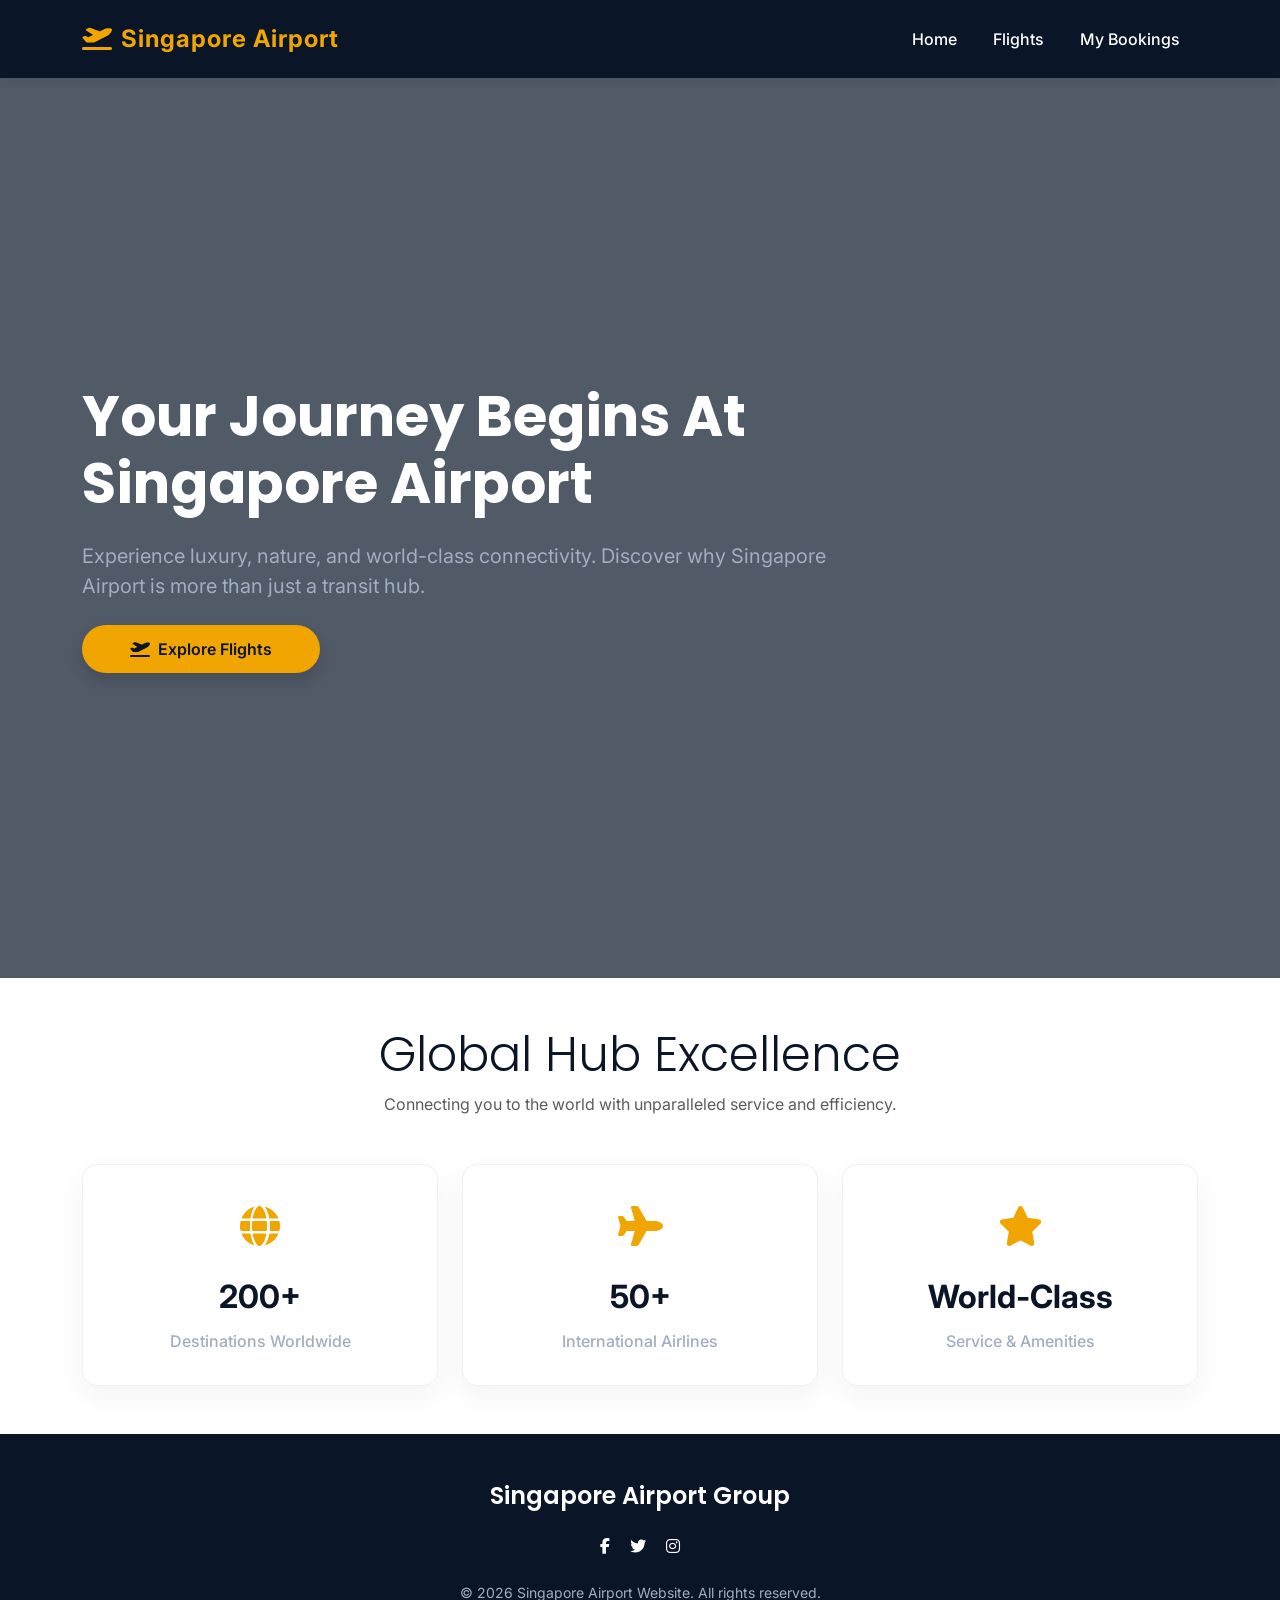
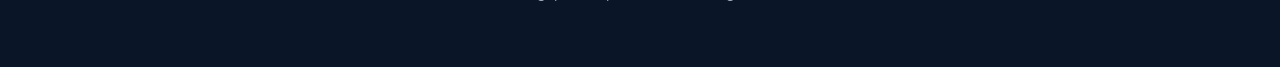
==== booking.html @ c18731e0 "update website" ====
<!doctype html>
<html lang="en">
  <head>
    <meta charset="UTF-8" />
    <meta name="viewport" content="width=device-width, initial-scale=1.0" />
    <title>Complete Your Booking | Singapore Airport</title>
    <link rel="icon" href="plane-departure-solid.ico" />
    <!-- Bootstrap 5 CSS -->
    <link
      href="https://cdn.jsdelivr.net/npm/bootstrap@5.3.0/dist/css/bootstrap.min.css"
      rel="stylesheet"
    />
    <!-- Font Awesome for icons -->
    <link
      rel="stylesheet"
      href="https://cdnjs.cloudflare.com/ajax/libs/font-awesome/6.4.0/css/all.min.css"
    />
    <!-- Custom CSS -->
    <link rel="stylesheet" href="style.css" />
  </head>
  <body class="bg-light d-flex flex-column min-vh-100">
    <!-- Navbar -->
    <nav class="navbar navbar-expand-lg navbar-dark sticky-top">
      <div class="container">
        <a class="navbar-brand" href="index.html">
          <i class="fas fa-plane-departure me-2"></i>Singapore Airport
        </a>
        <button
          class="navbar-toggler"
          type="button"
          data-bs-toggle="collapse"
          data-bs-target="#navbarNav"
        >
          <span class="navbar-toggler-icon"></span>
        </button>
        <div class="collapse navbar-collapse" id="navbarNav">
          <ul class="navbar-nav ms-auto">
            <li class="nav-item">
              <a class="nav-link" href="index.html">Home</a>
            </li>
            <li class="nav-item">
              <a class="nav-link" href="flights.html">Flights</a>
            </li>
            <li class="nav-item">
              <a class="nav-link" href="history.html">My Bookings</a>
            </li>
          </ul>
        </div>
      </div>
    </nav>

    <div class="container py-5">
      <div class="row justify-content-center">
        <!-- Left Side: Summary and Form -->
        <div class="col-lg-8" id="mainBookingContent">
          <!-- Flight Summary Card -->
          <div class="card border-0 shadow-sm rounded-4 mb-4 overflow-hidden">
            <div class="card-header bg-primary-navy text-white py-3">
              <h5 class="mb-0">Flight Summary</h5>
            </div>
            <div class="card-body" id="flightSummary">
              <!-- Populated by JS -->
              <p class="text-muted text-center py-3">
                Loading flight details...
              </p>
            </div>
          </div>

          <!-- Booking Form -->
          <div class="card border-0 shadow-sm rounded-4 overflow-hidden">
            <div class="card-header bg-primary-navy text-white py-3">
              <h5 class="mb-0">Passenger Details</h5>
            </div>
            <div class="card-body p-4">
              <form id="bookingForm" novalidate>
                <div class="row g-3">
                  <div class="col-md-12">
                    <label class="form-label text-dark fw-bold" id="passengerLabel">Full Name (as in Passport)</label>
                    <div id="leadSubtitle" class="text-muted small mb-2 d-none">Booking will be made under this name for all passengers</div>
                    <input
                      type="text"
                      class="form-control"
                      id="fullName"
                      placeholder="e.g. John Doe"
                      required
                    />
                    <div class="error-message">
                      Please enter the name.
                    </div>
                  </div>
                  <div class="col-md-6">
                    <label class="form-label text-dark">Email Address</label>
                    <input
                      type="email"
                      class="form-control"
                      id="email"
                      placeholder="e.g. johndoe@email.com"
                      required
                    />
                    <div class="error-message">Please enter a valid email.</div>
                  </div>
                  <div class="col-md-6">
                    <label class="form-label text-dark">Phone Number</label>
                    <input
                      type="tel"
                      class="form-control"
                      id="phone"
                      placeholder="e.g. +62 812 3456 7890"
                      required
                    />
                    <div class="error-message">
                      Please enter your phone number.
                    </div>
                  </div>

                  <hr class="my-4" />

                  <div class="col-md-6 position-relative">
                    <label class="form-label text-dark">Seat Class</label>
                    <select class="form-select" id="seatClass">
                      <option value="economy" data-multiplier="1.0" selected>Economy (×1.0)</option>
                      <option value="premium" data-multiplier="1.8">Premium Economy (×1.8)</option>
                      <option value="business" data-multiplier="3.5">Business (×3.5)</option>
                      <option value="first" data-multiplier="6.0">First Class (×6.0)</option>
                    </select>
                    <!-- Tooltip Popup -->
                    <div id="seatTooltip" class="seat-tooltip shadow-lg border rounded-4 bg-white p-3 d-none opacity-0">
                      <div class="d-flex align-items-start gap-3">
                        <div id="tooltipIcon" class="text-primary-navy" style="min-width: 40px;">
                          <!-- SVG goes here -->
                        </div>
                        <div>
                          <h6 id="tooltipTitle" class="fw-bold mb-1">Economy</h6>
                          <ul id="tooltipBenefits" class="small text-muted mb-0 ps-3">
                            <!-- Benefits go here -->
                          </ul>
                        </div>
                      </div>
                    </div>
                  </div>
                  <div class="col-md-6">
                    <label class="form-label text-dark"
                      >Number of Passengers</label
                    >
                    <input
                      type="number"
                      class="form-control"
                      id="numPassengers"
                      min="1"
                      max="10"
                    />
                  </div>
                  <div class="col-12">
                    <label class="form-label text-dark fw-bold">Meal Preference</label>
                    <select id="mealPreference" class="form-select">
                      <option value="No Preference" selected>No Preference</option>
                      <option value="Standard Meal">Standard Meal</option>
                      <option value="Vegetarian">Vegetarian</option>
                      <option value="Vegan">Vegan</option>
                      <option value="Halal">Halal</option>
                    </select>
                  </div>

                  <div class="col-12 mt-4">
                    <div class="bg-light p-4 rounded-4 border">
                      <div class="d-flex justify-content-between align-items-center mb-2">
                        <h5 class="mb-0 text-muted">Price Breakdown</h5>
                        <div id="priceBreakdown" class="small text-muted text-end">—</div>
                      </div>
                      <hr>
                      <div class="d-flex justify-content-between align-items-center">
                        <h4 class="mb-0 fw-bold">Total Price</h4>
                        <h3
                          class="mb-0 text-gold fw-bold"
                          id="totalPrice"
                          style="color: var(--accent-gold)"
                        >
                          S$ 0
                        </h3>
                      </div>
                    </div>
                  </div>

                  <div class="col-12 mt-4">
                    <button type="submit" class="btn btn-gold w-100 py-3">
                      Confirm & Book Now
                    </button>
                  </div>
                </div>
              </form>
            </div>
          </div>
        </div>

        <!-- Confirmation Message (Hidden initially) -->
        <div class="col-lg-6 d-none" id="confirmationCard">
          <div
            class="card border-0 shadow-lg rounded-4 text-center overflow-hidden"
          >
            <div class="bg-success py-4 text-white">
              <i class="fas fa-check-circle display-1"></i>
              <h2 class="mt-3">Booking Confirmed!</h2>
            </div>
            <div class="card-body p-5">
              <p class="lead mb-4">
                Thank you for choosing Singapore Airport. Your flight is secured.
              </p>
              <div class="bg-light p-4 rounded-3 text-start mb-4">
                <div class="row mb-2 border-bottom pb-2">
                  <div class="col-6 text-muted">Booking Reference:</div>
                  <div class="col-6 fw-bold text-end" id="confRef">#REF123</div>
                </div>
                <div class="row mb-2">
                  <div class="col-6 text-muted" id="confNameLabel">Passenger:</div>
                  <div class="col-6 fw-bold text-end" id="confName">-</div>
                </div>
                <div class="row mb-2">
                  <div class="col-6 text-muted">Passengers:</div>
                  <div class="col-6 fw-bold text-end" id="confCount">-</div>
                </div>
                <div class="row mb-2 border-bottom pb-2">
                  <div class="col-6 text-muted">Route:</div>
                  <div class="col-6 fw-bold text-end" id="confRoute">-</div>
                </div>
                <div class="row mt-2 border-top pt-2">
                  <div class="col-12 text-muted small mb-2">Price Breakdown:</div>
                  <div class="col-12 bg-light p-3 rounded-3 small border">
                    <div class="d-flex justify-content-between mb-2">
                      <span class="text-muted">Base price per person:</span>
                      <span id="confBasePrice" class="fw-bold">S$ 0</span>
                    </div>
                    <div class="d-flex justify-content-between mb-2">
                      <span class="text-muted">Seat class:</span>
                      <span id="confSeatClass" class="fw-bold">-</span>
                    </div>
                    <div class="d-flex justify-content-between mb-0">
                      <span class="text-muted">Passengers:</span>
                      <span id="confCountDetail" class="fw-bold">1</span>
                    </div>
                  </div>
                </div>
                <div class="row mt-2 border-top pt-2 align-items-center">
                  <div class="col-6 fw-bold">Total Paid:</div>
                  <div class="col-6 fw-bold text-end text-success h5 mb-0" id="confPrice">-</div>
                </div>
              </div>
              <div class="d-flex flex-column flex-sm-row justify-content-center gap-3">
                <a
                  href="index.html"
                  class="btn btn-primary-navy px-5 py-3 transition-hover"
                  style="background-color: var(--primary-navy); color: white"
                >
                  Back to Home
                </a>
                <a
                  href="history.html"
                  class="btn btn-outline-gold px-5 py-3 transition-hover"
                >
                  View My Bookings
                </a>
              </div>
            </div>
          </div>
        </div>
      </div>
    </div>

    <!-- Booking Confirmation Modal -->
    <div class="modal fade" id="confirmModal" tabindex="-1" aria-hidden="true">
      <div class="modal-dialog modal-dialog-centered">
        <div class="modal-content border-0 rounded-4 shadow">
          <div class="modal-header bg-primary-navy text-white py-3">
            <h5 class="modal-title">Confirm Your Booking</h5>
            <button type="button" class="btn-close btn-close-white" data-bs-dismiss="modal" aria-label="Close"></button>
          </div>
          <div class="modal-body p-4">
            <p>Please review your booking details before proceeding:</p>
            <div class="bg-light p-3 rounded-3 mb-3 border">
              <div id="modalSummary">
                <!-- Populated by JS -->
              </div>
              <div id="modalPriceBreakdown" class="mt-3 pt-3 border-top">
                <!-- Detailed price breakdown table will be here -->
              </div>
            </div>
            <p class="small text-muted mb-0">By clicking "Confirm Booking", you agree to our terms and conditions.</p>
          </div>
          <div class="modal-footer border-0">
            <button type="button" class="btn btn-secondary px-4" data-bs-dismiss="modal">Cancel</button>
            <button type="button" id="finalConfirmBtn" class="btn btn-gold px-4">Confirm Booking</button>
          </div>
        </div>
      </div>
    </div>

    <!-- Footer -->
    <footer class="mt-auto">
      <div class="container text-center">
        <h4 class="mb-4">Singapore Airport Group</h4>
        <div class="social-links mb-4">
          <a href="#" class="text-white mx-2"
            ><i class="fab fa-facebook-f"></i
          ></a>
          <a href="#" class="text-white mx-2"><i class="fab fa-twitter"></i></a>
          <a href="#" class="text-white mx-2"
            ><i class="fab fa-instagram"></i
          ></a>
        </div>
        <p style="color: rgb(160, 174, 192)" class="small">
          &copy; 2026 Singapore Airport Website. All rights reserved.
        </p>
      </div>
    </footer>

    <!-- Scripts -->
    <script src="https://cdn.jsdelivr.net/npm/bootstrap@5.3.0/dist/js/bootstrap.bundle.min.js"></script>
    <script src="booking.js"></script>
  </body>
</html>
---- style.css ----
@import url('https://fonts.googleapis.com/css2?family=Inter:wght@300;400;500;600;700&family=Poppins:wght@400;500;600;700&display=swap');

:root {
    --primary-navy: #0a1628;
    --secondary-navy: #152238;
    --accent-gold: #f0a500;
    --accent-gold-hover: #d18e00;
    --text-light: #ffffff;
    --text-muted: #a0aec0;
    --bg-light: #f8fafc;
    --card-bg: #ffffff;
    --border-color: #cccccc;
    --transition: all 0.3s ease;
}

body {
    font-family: 'Inter', sans-serif;
    background-color: var(--bg-light);
    color: var(--primary-navy);
    overflow-x: hidden;
}

.bg-primary-navy {
    background-color: var(--primary-navy) !important;
}

h1,
h2,
h3,
h4,
h5,
h6 {
    font-family: 'Poppins', sans-serif;
    font-weight: 600;
}

/* Navbar Styling */
.navbar {
    background-color: var(--primary-navy) !important;
    padding: 1rem 0;
    box-shadow: 0 2px 10px rgba(0, 0, 0, 0.1);
}

.navbar-brand {
    font-weight: 700;
    font-size: 1.5rem;
    color: var(--accent-gold) !important;
    letter-spacing: 1px;
}

.nav-link {
    color: var(--text-light) !important;
    font-weight: 500;
    margin: 0 10px;
    transition: var(--transition);
}

.nav-link:hover {
    color: var(--accent-gold) !important;
}

/* Hero Section */
.hero-section {
    position: relative;
    min-height: 100vh;
    background: linear-gradient(rgba(10, 22, 40, 0.7), rgba(10, 22, 40, 0.7)), url('https://images.unsplash.com/photo-1569154941061-e231b4725ef1?auto=format&fit=crop&q=80&w=2070');
    background-size: cover;
    background-position: center;
    display: flex;
    flex-direction: column;
    justify-content: center;
    color: var(--text-light);
    padding: 0;
    margin: 0;
}

.hero-content {
    max-width: 800px;
}

.hero-title {
    font-size: 3.5rem;
    font-weight: 700;
    margin-bottom: 1.5rem;
    line-height: 1.2;
}

.hero-subtitle {
    font-size: 1.25rem;
    margin-bottom: 2.5rem;
    color: var(--text-muted);
}

/* Search Bar Styling */
.search-container {
    background: rgba(255, 255, 255, 0.1);
    backdrop-filter: blur(10px);
    border-radius: 15px;
    padding: 2rem;
    border: 1px solid rgba(255, 255, 255, 0.2);
}

.form-label {
    color: var(--text-light);
    font-weight: 500;
}

.form-control,
.form-select {
    background-color: rgba(255, 255, 255, 0.95);
    border: 2px solid var(--border-color);
    padding: 0.75rem 1rem;
    border-radius: 8px;
    transition: var(--transition);
}

.form-control:focus,
.form-select:focus {
    border-color: var(--accent-gold);
    box-shadow: 0 0 0 0.25rem rgba(240, 165, 0, 0.25);
    background-color: #ffffff;
}

textarea.form-control {
    border: 2px solid var(--border-color);
}

.btn-gold {
    background-color: var(--accent-gold);
    color: var(--primary-navy);
    font-weight: 600;
    padding: 0.75rem 2rem;
    border-radius: 8px;
    border: none;
    transition: var(--transition);
}

.btn-gold:hover {
    background-color: var(--accent-gold-hover);
    transform: translateY(-2px);
    box-shadow: 0 4px 15px rgba(240, 165, 0, 0.3);
}

/* Stat Cards */
.stat-card {
    background: var(--card-bg);
    border-radius: 15px;
    padding: 2rem;
    text-align: center;
    box-shadow: 0 10px 30px rgba(0, 0, 0, 0.05);
    transition: var(--transition);
    border: 1px solid #edf2f7;
    height: 100%;
}

.stat-card:hover {
    transform: translateY(-10px);
    box-shadow: 0 15px 40px rgba(0, 0, 0, 0.1);
}

.stat-icon {
    font-size: 2.5rem;
    color: var(--accent-gold);
    margin-bottom: 1rem;
}

.stat-number {
    font-size: 2rem;
    font-weight: 700;
    color: var(--primary-navy);
    margin-bottom: 0.5rem;
}

.stat-label {
    color: var(--text-muted);
    font-weight: 500;
}

/* Flight Cards */
.flight-card,
.history-card {
    background: var(--card-bg);
    border-radius: 15px;
    padding: 1.5rem;
    margin-bottom: 1.5rem;
    box-shadow: 0 4px 20px rgba(0, 0, 0, 0.05);
    border-left: 5px solid var(--accent-gold);
    transition: var(--transition);
}

.flight-card:hover {
    transform: scale(1.02);
}

.airline-logo {
    width: 50px;
    height: 50px;
    background: #f0f4f8;
    border-radius: 50%;
    display: flex;
    align-items: center;
    justify-content: center;
    font-weight: 700;
    color: var(--primary-navy);
}

.flight-info-main {
    display: flex;
    justify-content: space-between;
    align-items: center;
    margin-bottom: 1rem;
}

.flight-time {
    font-size: 1.25rem;
    font-weight: 700;
}

.flight-route {
    color: var(--text-muted);
    font-size: 0.9rem;
}

.flight-price {
    font-size: 1.5rem;
    font-weight: 700;
    color: var(--accent-gold);
}

/* Footer */
footer {
    background-color: var(--primary-navy);
    color: var(--text-light);
    padding: 3rem 0;
    margin-top: 5rem;
}

/* Validation Feedback */
.error-message {
    color: #ff4d4d;
    font-size: 0.85rem;
    margin-top: 0.25rem;
    display: none;
}

.is-invalid+.error-message {
    display: block;
}

/* Responsive adjustments */
@media (max-width: 768px) {
    .hero-title {
        font-size: 2.2rem;
    }

    .hero-section {
        min-height: 100vh;
        display: flex;
        flex-direction: column;
        justify-content: center;
        padding: 0;
    }

    .hero-section .btn-gold {
        width: fit-content;
        font-size: 0.9rem;
        padding: 0.6rem 1.5rem;
    }
}

@media (min-width: 992px) {
    .border-lg-start {
        border-left: 1px solid var(--border-color) !important;
    }
}

.transition-hover {
    transition: var(--transition);
}

.transition-hover:hover {
    transform: translateY(-2px);
    box-shadow: 0 4px 15px rgba(0, 0, 0, 0.1);
}

@keyframes shake {
  0%, 100% { transform: translateX(0); }
  25% { transform: translateX(-5px); }
  75% { transform: translateX(5px); }
}

.shake {
  animation: shake 0.2s ease-in-out 0s 2;
  border-color: #ff4d4d !important;
  box-shadow: 0 0 0 0.25rem rgba(255, 77, 77, 0.25) !important;
}

/* Seat Tooltip Styling */
.seat-tooltip {
    position: absolute;
    width: 280px;
    z-index: 1050;
    pointer-events: none;
    transition: opacity 0.3s ease, transform 0.3s ease;
    box-shadow: 0 10px 25px rgba(0,0,0,0.15) !important;
}

@media (min-width: 769px) {
    .seat-tooltip {
        left: 100%;
        top: 0;
        margin-left: 15px;
        transform: translateX(15px);
    }
    .seat-tooltip.show {
        opacity: 1 !important;
        transform: translateX(0);
    }
}

@media (max-width: 768px) {
    .seat-tooltip {
        bottom: 100%;
        left: 0;
        width: 100%;
        margin-bottom: 15px;
        transform: translateY(15px);
    }
    .seat-tooltip.show {
        opacity: 1 !important;
        transform: translateY(0);
    }
}

.seat-tooltip ul {
    list-style: none;
    padding-left: 0 !important;
}

.seat-tooltip li {
    position: relative;
    padding-left: 1.2rem;
    margin-bottom: 4px;
}

.seat-tooltip li::before {
    content: "•";
    position: absolute;
    left: 0;
    color: var(--accent-gold);
    font-weight: bold;
}
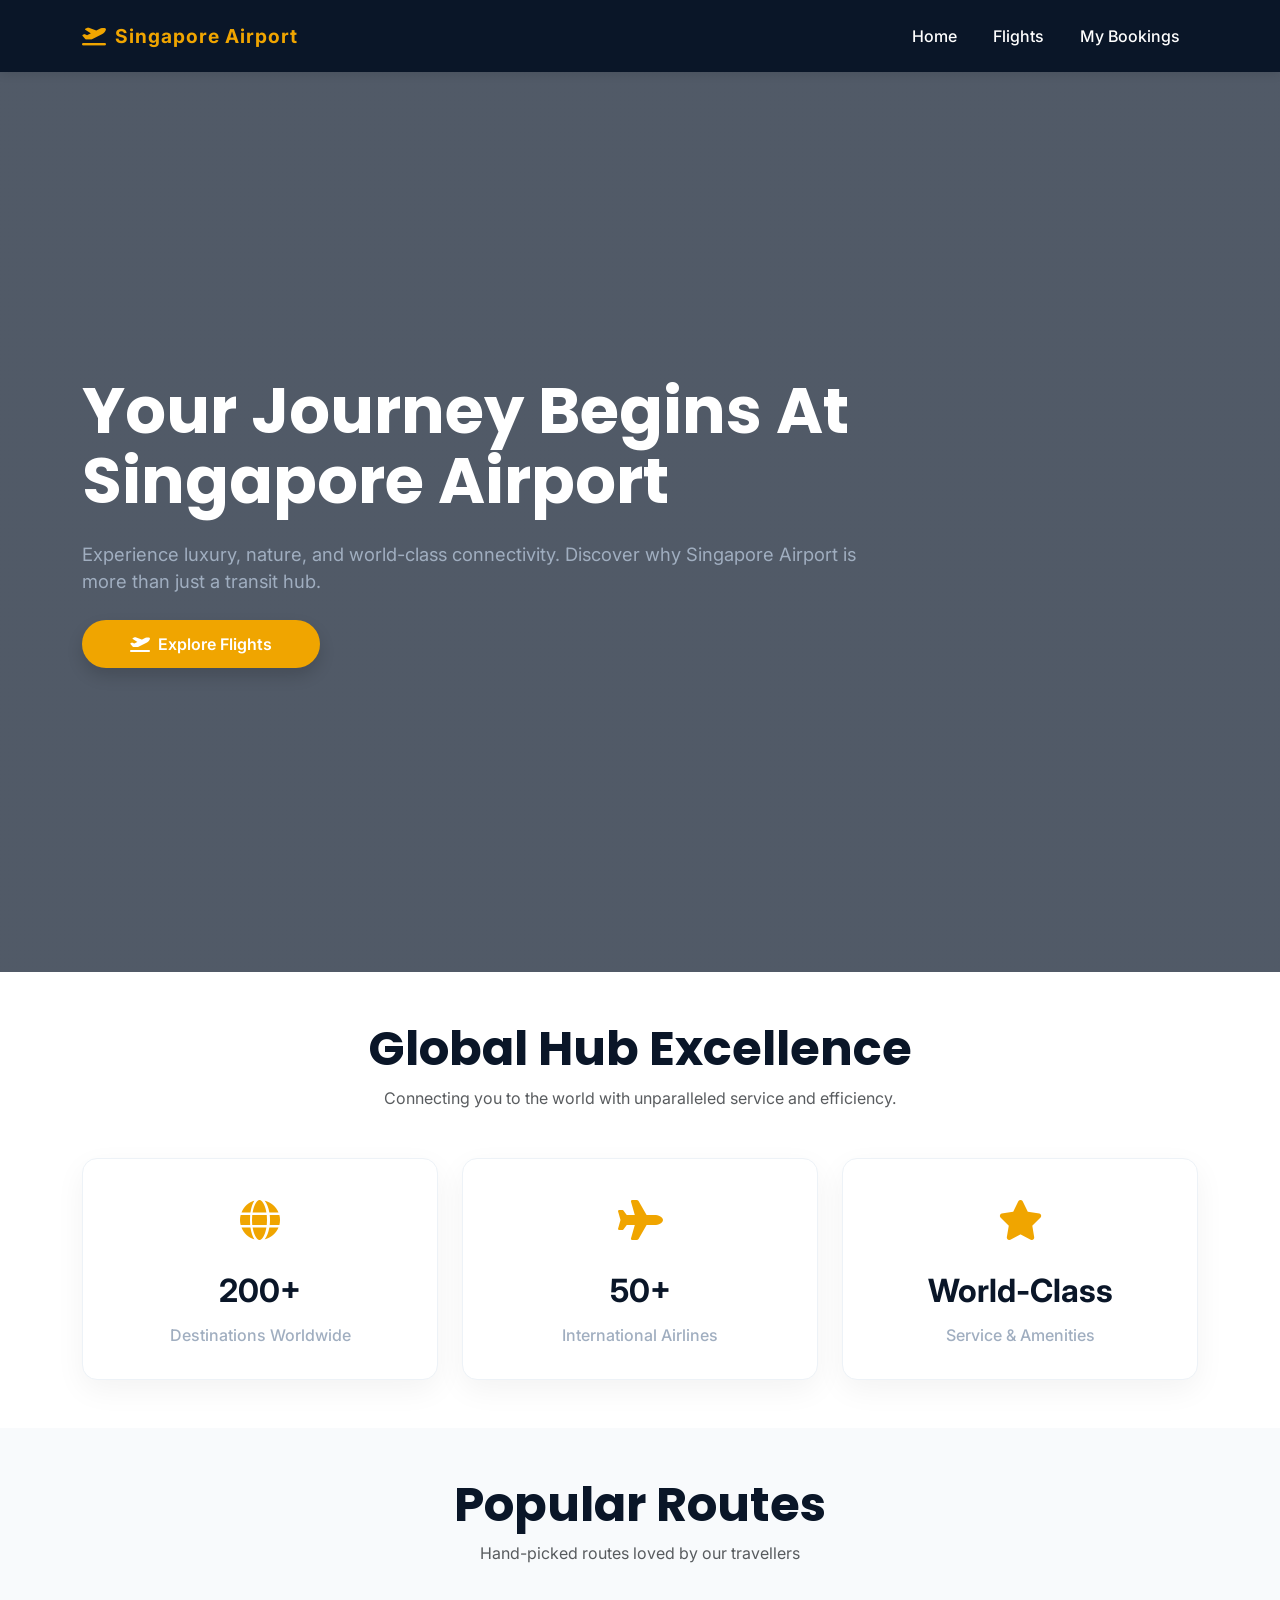
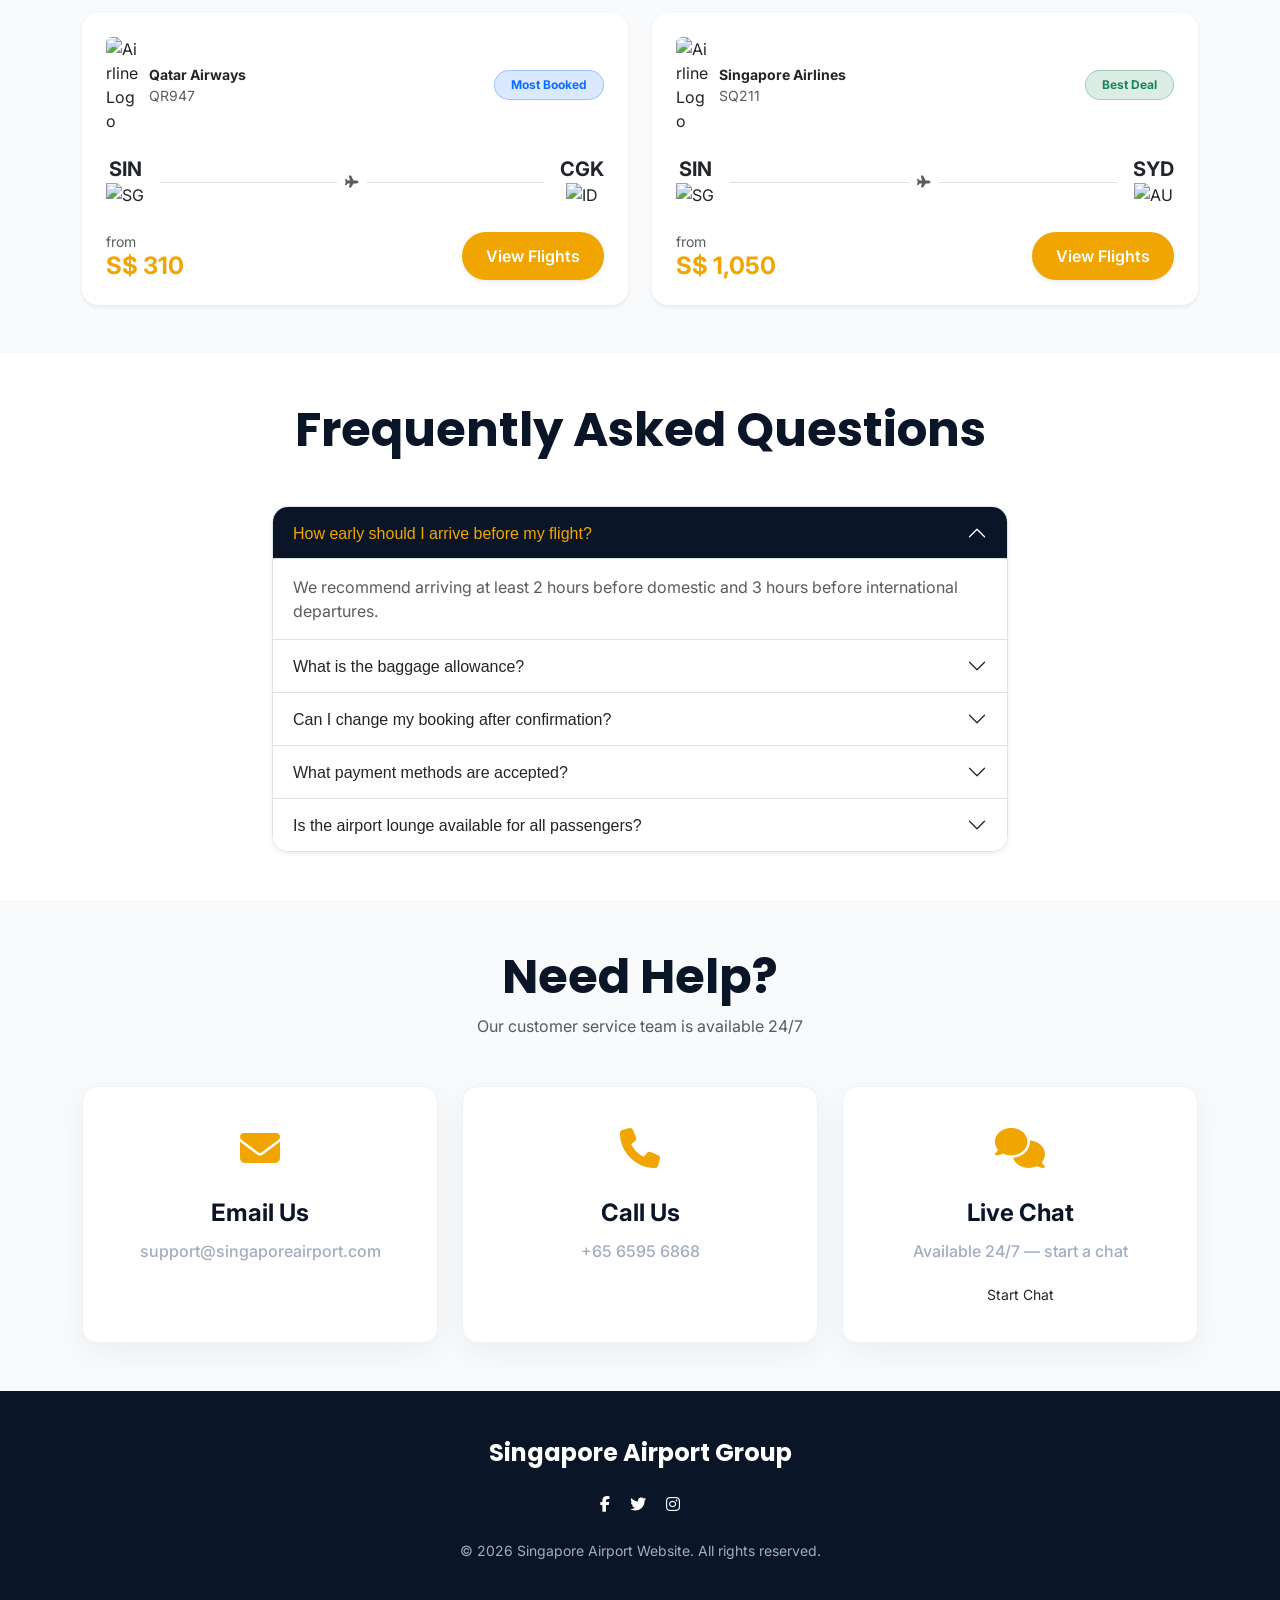
==== commit 5c6e3470: "faq, p-route, hero-typo" ====
--- a/booking.html
+++ b/booking.html
@@ -5,21 +5,22 @@
     <meta name="viewport" content="width=device-width, initial-scale=1.0" />
     <title>Complete Your Booking | Singapore Airport</title>
     <link rel="icon" href="plane-departure-solid.ico" />
-    <!-- Bootstrap 5 CSS -->
     <link
       href="https://cdn.jsdelivr.net/npm/bootstrap@5.3.0/dist/css/bootstrap.min.css"
       rel="stylesheet"
     />
-    <!-- Font Awesome for icons -->
     <link
       rel="stylesheet"
       href="https://cdnjs.cloudflare.com/ajax/libs/font-awesome/6.4.0/css/all.min.css"
     />
-    <!-- Custom CSS -->
+    <!-- CSS custom load terakhir agar bisa override Bootstrap -->
     <link rel="stylesheet" href="style.css" />
   </head>
+
   <body class="bg-light d-flex flex-column min-vh-100">
-    <!-- Navbar -->
+    <!-- ======== NAVBAR ======== -->
+    <!-- tidak ada "active" di link manapun — halaman booking tidak masuk navigasi utama,
+         user hanya bisa sampai sini lewat tombol "Book Now" di flights.html -->
     <nav class="navbar navbar-expand-lg navbar-dark sticky-top">
       <div class="container">
         <a class="navbar-brand" href="index.html">
@@ -51,22 +52,26 @@
 
     <div class="container py-5">
       <div class="row justify-content-center">
-        <!-- Left Side: Summary and Form -->
+        <!-- ======== FORM SECTION ======== -->
+        <!-- id="mainBookingContent" dipakai booking.js untuk menyembunyikan seluruh section ini -->
+        <!-- setelah booking berhasil: section ini di-hide, confirmationCard di-show -->
         <div class="col-lg-8" id="mainBookingContent">
-          <!-- Flight Summary Card -->
+          <!-- kartu ringkasan flight di bagian atas — isinya kosong, diisi oleh renderSummary() di booking.js -->
+          <!-- data yang ditampilkan diambil dari localStorage yang disimpan flights.js saat "Book Now" diklik -->
           <div class="card border-0 shadow-sm rounded-4 mb-4 overflow-hidden">
             <div class="card-header bg-primary-navy text-white py-3">
               <h5 class="mb-0">Flight Summary</h5>
             </div>
             <div class="card-body" id="flightSummary">
-              <!-- Populated by JS -->
+              <!-- dikosongkan di HTML, booking.js yang isi dengan innerHTML -->
               <p class="text-muted text-center py-3">
                 Loading flight details...
               </p>
             </div>
           </div>
 
-          <!-- Booking Form -->
+          <!-- form isian data penumpang -->
+          <!-- novalidate: matikan validasi default browser, kita handle sendiri lewat booking.js -->
           <div class="card border-0 shadow-sm rounded-4 overflow-hidden">
             <div class="card-header bg-primary-navy text-white py-3">
               <h5 class="mb-0">Passenger Details</h5>
@@ -74,9 +79,18 @@
             <div class="card-body p-4">
               <form id="bookingForm" novalidate>
                 <div class="row g-3">
+                  <!-- label dan subtitle ini diubah dinamis oleh booking.js tergantung jumlah penumpang -->
+                  <!-- 1 penumpang: label = "Full Name", subtitle disembunyikan -->
+                  <!-- >1 penumpang: label = "Lead Passenger Name", subtitle muncul -->
                   <div class="col-md-12">
-                    <label class="form-label text-dark fw-bold" id="passengerLabel">Full Name (as in Passport)</label>
-                    <div id="leadSubtitle" class="text-muted small mb-2 d-none">Booking will be made under this name for all passengers</div>
+                    <label
+                      class="form-label text-dark fw-bold"
+                      id="passengerLabel"
+                      >Full Name (as in Passport)</label
+                    >
+                    <div id="leadSubtitle" class="text-muted small mb-2 d-none">
+                      Booking will be made under this name for all passengers
+                    </div>
                     <input
                       type="text"
                       class="form-control"
@@ -84,10 +98,10 @@
                       placeholder="e.g. John Doe"
                       required
                     />
-                    <div class="error-message">
-                      Please enter the name.
-                    </div>
-                  </div>
+                    <!-- pesan error ini muncul lewat CSS saat input punya class "is-invalid" yang ditambah booking.js -->
+                    <div class="error-message">Please enter the name.</div>
+                  </div>
+
                   <div class="col-md-6">
                     <label class="form-label text-dark">Email Address</label>
                     <input
@@ -99,49 +113,82 @@
                     />
                     <div class="error-message">Please enter a valid email.</div>
                   </div>
+
                   <div class="col-md-6">
                     <label class="form-label text-dark">Phone Number</label>
-                    <input
-                      type="tel"
-                      class="form-control"
-                      id="phone"
-                      placeholder="e.g. +62 812 3456 7890"
-                      required
-                    />
+                    <div class="input-group unified-phone-input">
+                      <select class="form-select" id="phoneCode">
+                        <option value="+65" selected>🇸🇬 +65 Singapore</option>
+                        <option value="+62">🇮🇩 +62 Indonesia</option>
+                        <option value="+61">🇦🇺 +61 Australia</option>
+                      </select>
+                      <input
+                        type="tel"
+                        class="form-control"
+                        id="phone"
+                        placeholder="e.g. 9123 4567"
+                        required
+                      />
+                    </div>
                     <div class="error-message">
-                      Please enter your phone number.
+                      Please enter a valid phone number
                     </div>
                   </div>
 
                   <hr class="my-4" />
 
+                  <!-- position-relative di col ini penting: tooltip posisinya absolute relative ke parent ini -->
                   <div class="col-md-6 position-relative">
                     <label class="form-label text-dark">Seat Class</label>
+                    <!-- value tiap option dicocokkan dengan key di objek seatData di booking.js -->
+                    <!-- data-multiplier di HTML tidak dipakai JS — multiplier diambil dari seatData object -->
                     <select class="form-select" id="seatClass">
-                      <option value="economy" data-multiplier="1.0" selected>Economy (×1.0)</option>
-                      <option value="premium" data-multiplier="1.8">Premium Economy (×1.8)</option>
-                      <option value="business" data-multiplier="3.5">Business (×3.5)</option>
-                      <option value="first" data-multiplier="6.0">First Class (×6.0)</option>
+                      <option value="economy" data-multiplier="1.0" selected>
+                        Economy (×1.0)
+                      </option>
+                      <option value="premium" data-multiplier="1.8">
+                        Premium Economy (×1.8)
+                      </option>
+                      <option value="business" data-multiplier="3.5">
+                        Business (×3.5)
+                      </option>
+                      <option value="first" data-multiplier="6.0">
+                        First Class (×6.0)
+                      </option>
                     </select>
-                    <!-- Tooltip Popup -->
-                    <div id="seatTooltip" class="seat-tooltip shadow-lg border rounded-4 bg-white p-3 d-none opacity-0">
+
+                    <!-- tooltip ini defaultnya disembunyikan (d-none) -->
+                    <!-- booking.js isi kontennya lalu munculkan saat user hover dropdown -->
+                    <!-- posisi absolutnya diatur di style.css lewat class .seat-tooltip -->
+                    <div
+                      id="seatTooltip"
+                      class="seat-tooltip shadow-lg border rounded-4 bg-white p-3 d-none opacity-0"
+                    >
                       <div class="d-flex align-items-start gap-3">
-                        <div id="tooltipIcon" class="text-primary-navy" style="min-width: 40px;">
-                          <!-- SVG goes here -->
-                        </div>
+                        <!-- id="tooltipIcon" dan id="tooltipBenefits" diisi innerHTML oleh showTooltip() di booking.js -->
+                        <div
+                          id="tooltipIcon"
+                          class="text-primary-navy"
+                          style="min-width: 40px"
+                        ></div>
                         <div>
-                          <h6 id="tooltipTitle" class="fw-bold mb-1">Economy</h6>
-                          <ul id="tooltipBenefits" class="small text-muted mb-0 ps-3">
-                            <!-- Benefits go here -->
-                          </ul>
+                          <h6 id="tooltipTitle" class="fw-bold mb-1">
+                            Economy
+                          </h6>
+                          <ul
+                            id="tooltipBenefits"
+                            class="small text-muted mb-0 ps-3"
+                          ></ul>
                         </div>
                       </div>
                     </div>
                   </div>
+
                   <div class="col-md-6">
                     <label class="form-label text-dark"
                       >Number of Passengers</label
                     >
+                    <!-- min="1" max="10": batasan input, tapi booking.js juga handle kalau user ketik manual -->
                     <input
                       type="number"
                       class="form-control"
@@ -150,10 +197,16 @@
                       max="10"
                     />
                   </div>
+
+                  <!-- dropdown pilihan menu makan — tidak required, default "No Preference" selalu valid -->
                   <div class="col-12">
-                    <label class="form-label text-dark fw-bold">Meal Preference</label>
+                    <label class="form-label text-dark fw-bold"
+                      >Meal Preference</label
+                    >
                     <select id="mealPreference" class="form-select">
-                      <option value="No Preference" selected>No Preference</option>
+                      <option value="No Preference" selected>
+                        No Preference
+                      </option>
                       <option value="Standard Meal">Standard Meal</option>
                       <option value="Vegetarian">Vegetarian</option>
                       <option value="Vegan">Vegan</option>
@@ -161,14 +214,25 @@
                     </select>
                   </div>
 
+                  <!-- area tampilan kalkulasi harga real-time -->
+                  <!-- id="priceBreakdown" dan id="totalPrice" diupdate booking.js setiap kali kelas atau jumlah penumpang berubah -->
                   <div class="col-12 mt-4">
                     <div class="bg-light p-4 rounded-4 border">
-                      <div class="d-flex justify-content-between align-items-center mb-2">
+                      <div
+                        class="d-flex justify-content-between align-items-center mb-2"
+                      >
                         <h5 class="mb-0 text-muted">Price Breakdown</h5>
-                        <div id="priceBreakdown" class="small text-muted text-end">—</div>
+                        <div
+                          id="priceBreakdown"
+                          class="small text-muted text-end"
+                        >
+                          —
+                        </div>
                       </div>
-                      <hr>
-                      <div class="d-flex justify-content-between align-items-center">
+                      <hr />
+                      <div
+                        class="d-flex justify-content-between align-items-center"
+                      >
                         <h4 class="mb-0 fw-bold">Total Price</h4>
                         <h3
                           class="mb-0 text-gold fw-bold"
@@ -182,6 +246,8 @@
                   </div>
 
                   <div class="col-12 mt-4">
+                    <!-- type="submit" agar klik tombol ini trigger event "submit" di form#bookingForm -->
+                    <!-- booking.js menangkap event itu, validasi dulu, baru tampilkan modal konfirmasi -->
                     <button type="submit" class="btn btn-gold w-100 py-3">
                       Confirm & Book Now
                     </button>
@@ -192,7 +258,9 @@
           </div>
         </div>
 
-        <!-- Confirmation Message (Hidden initially) -->
+        <!-- ======== CONFIRMATION CARD ======== -->
+        <!-- defaultnya tersembunyi (d-none) — booking.js tampilkan ini dan sembunyikan mainBookingContent setelah booking selesai -->
+        <!-- col-lg-6 lebih sempit dari form (col-lg-8) karena kontennya lebih ringkas -->
         <div class="col-lg-6 d-none" id="confirmationCard">
           <div
             class="card border-0 shadow-lg rounded-4 text-center overflow-hidden"
@@ -203,15 +271,21 @@
             </div>
             <div class="card-body p-5">
               <p class="lead mb-4">
-                Thank you for choosing Singapore Airport. Your flight is secured.
+                Thank you for choosing Singapore Airport. Your flight is
+                secured.
               </p>
+
+              <!-- semua id di bawah ini diisi oleh completeBooking() di booking.js -->
               <div class="bg-light p-4 rounded-3 text-start mb-4">
                 <div class="row mb-2 border-bottom pb-2">
                   <div class="col-6 text-muted">Booking Reference:</div>
                   <div class="col-6 fw-bold text-end" id="confRef">#REF123</div>
                 </div>
                 <div class="row mb-2">
-                  <div class="col-6 text-muted" id="confNameLabel">Passenger:</div>
+                  <!-- id="confNameLabel" berubah antara "Passenger:" dan "Lead Passenger:" tergantung jumlah penumpang -->
+                  <div class="col-6 text-muted" id="confNameLabel">
+                    Passenger:
+                  </div>
                   <div class="col-6 fw-bold text-end" id="confName">-</div>
                 </div>
                 <div class="row mb-2">
@@ -222,8 +296,12 @@
                   <div class="col-6 text-muted">Route:</div>
                   <div class="col-6 fw-bold text-end" id="confRoute">-</div>
                 </div>
+
+                <!-- breakdown harga detail — diisi completeBooking() di booking.js -->
                 <div class="row mt-2 border-top pt-2">
-                  <div class="col-12 text-muted small mb-2">Price Breakdown:</div>
+                  <div class="col-12 text-muted small mb-2">
+                    Price Breakdown:
+                  </div>
                   <div class="col-12 bg-light p-3 rounded-3 small border">
                     <div class="d-flex justify-content-between mb-2">
                       <span class="text-muted">Base price per person:</span>
@@ -241,10 +319,20 @@
                 </div>
                 <div class="row mt-2 border-top pt-2 align-items-center">
                   <div class="col-6 fw-bold">Total Paid:</div>
-                  <div class="col-6 fw-bold text-end text-success h5 mb-0" id="confPrice">-</div>
+                  <div
+                    class="col-6 fw-bold text-end text-success h5 mb-0"
+                    id="confPrice"
+                  >
+                    -
+                  </div>
                 </div>
               </div>
-              <div class="d-flex flex-column flex-sm-row justify-content-center gap-3">
+
+              <!-- dua tombol aksi setelah booking berhasil -->
+              <!-- transition-hover: class CSS untuk animasi hover yang konsisten dengan tombol lain di site -->
+              <div
+                class="d-flex flex-column flex-sm-row justify-content-center gap-3"
+              >
                 <a
                   href="index.html"
                   class="btn btn-primary-navy px-5 py-3 transition-hover"
@@ -265,35 +353,56 @@
       </div>
     </div>
 
-    <!-- Booking Confirmation Modal -->
+    <!-- ======== BOOKING CONFIRMATION MODAL ======== -->
+    <!-- modal ini muncul setelah validasi form lolos, sebelum booking benar-benar diproses -->
+    <!-- tujuannya: beri user satu kesempatan lagi untuk review dan batalkan kalau ada yang salah -->
     <div class="modal fade" id="confirmModal" tabindex="-1" aria-hidden="true">
       <div class="modal-dialog modal-dialog-centered">
         <div class="modal-content border-0 rounded-4 shadow">
           <div class="modal-header bg-primary-navy text-white py-3">
             <h5 class="modal-title">Confirm Your Booking</h5>
-            <button type="button" class="btn-close btn-close-white" data-bs-dismiss="modal" aria-label="Close"></button>
+            <button
+              type="button"
+              class="btn-close btn-close-white"
+              data-bs-dismiss="modal"
+              aria-label="Close"
+            ></button>
           </div>
           <div class="modal-body p-4">
             <p>Please review your booking details before proceeding:</p>
             <div class="bg-light p-3 rounded-3 mb-3 border">
-              <div id="modalSummary">
-                <!-- Populated by JS -->
-              </div>
-              <div id="modalPriceBreakdown" class="mt-3 pt-3 border-top">
-                <!-- Detailed price breakdown table will be here -->
-              </div>
-            </div>
-            <p class="small text-muted mb-0">By clicking "Confirm Booking", you agree to our terms and conditions.</p>
+              <!-- id="modalSummary" dan id="modalPriceBreakdown" diisi innerHTML oleh booking.js -->
+              <!-- saat form submit dan validasi lolos, sebelum modal ditampilkan -->
+              <div id="modalSummary"></div>
+              <div id="modalPriceBreakdown" class="mt-3 pt-3 border-top"></div>
+            </div>
+            <p class="small text-muted mb-0">
+              By clicking "Confirm Booking", you agree to our terms and
+              conditions.
+            </p>
           </div>
           <div class="modal-footer border-0">
-            <button type="button" class="btn btn-secondary px-4" data-bs-dismiss="modal">Cancel</button>
-            <button type="button" id="finalConfirmBtn" class="btn btn-gold px-4">Confirm Booking</button>
+            <button
+              type="button"
+              class="btn btn-secondary px-4"
+              data-bs-dismiss="modal"
+            >
+              Cancel
+            </button>
+            <!-- id="finalConfirmBtn" ditangkap booking.js — klik ini yang trigger completeBooking() -->
+            <button
+              type="button"
+              id="finalConfirmBtn"
+              class="btn btn-gold px-4"
+            >
+              Confirm Booking
+            </button>
           </div>
         </div>
       </div>
     </div>
 
-    <!-- Footer -->
+    <!-- ======== FOOTER ======== -->
     <footer class="mt-auto">
       <div class="container text-center">
         <h4 class="mb-4">Singapore Airport Group</h4>
@@ -312,7 +421,7 @@
       </div>
     </footer>
 
-    <!-- Scripts -->
+    <!-- Bootstrap JS duluan, baru booking.js — karena booking.js pakai new bootstrap.Modal() -->
     <script src="https://cdn.jsdelivr.net/npm/bootstrap@5.3.0/dist/js/bootstrap.bundle.min.js"></script>
     <script src="booking.js"></script>
   </body>
--- a/style.css
+++ b/style.css
@@ -1,5 +1,7 @@
+/* manggil library google font biar pacak narok font inter dan poppins di pemanggilan css */
 @import url('https://fonts.googleapis.com/css2?family=Inter:wght@300;400;500;600;700&family=Poppins:wght@400;500;600;700&display=swap');
 
+/* CSS VARIABLES standarisasi efisiensi pemakaian kode, daripada repot nulis kode hex pada tiap elemen, lemak langsung panggil makek ini bae didalam si  class, jadi cak state custom color library bae sih */
 :root {
     --primary-navy: #0a1628;
     --secondary-navy: #152238;
@@ -10,6 +12,7 @@
     --bg-light: #f8fafc;
     --card-bg: #ffffff;
     --border-color: #cccccc;
+    /* pling kliatan pas hover berwarna. all nge state kondisi all berubah cak warno, 0.3 waktu animasi, ease pergerakan nyo yg smooth itu, dimulai dengan lambat, lalu cepat di tengah, dan melambat lagi di akhir. */
     --transition: all 0.3s ease;
 }
 
@@ -17,6 +20,7 @@
     font-family: 'Inter', sans-serif;
     background-color: var(--bg-light);
     color: var(--primary-navy);
+    /* biar ktek opsi geser samping di body */
     overflow-x: hidden;
 }
 
@@ -31,19 +35,22 @@
 h5,
 h6 {
     font-family: 'Poppins', sans-serif;
-    font-weight: 600;
+    font-weight: 700 !important;
 }
 
 /* Navbar Styling */
 .navbar {
     background-color: var(--primary-navy) !important;
     padding: 1rem 0;
+    /* [horizontal] [vertical] [blur] [color] */
     box-shadow: 0 2px 10px rgba(0, 0, 0, 0.1);
 }
 
 .navbar-brand {
+    /* weight ketebelan */
     font-weight: 700;
-    font-size: 1.5rem;
+    font-size: 1.2rem;
+    /* !important biar overrule penerapan cascade */
     color: var(--accent-gold) !important;
     letter-spacing: 1px;
 }
@@ -51,6 +58,7 @@
 .nav-link {
     color: var(--text-light) !important;
     font-weight: 500;
+    /* vertikal, hor */
     margin: 0 10px;
     transition: var(--transition);
 }
@@ -61,9 +69,12 @@
 
 /* Hero Section */
 .hero-section {
+    /* relative means memang tujuannyo nak ditumpuk si img pesawat itu dengen judu dan deskripsi itu, kareno relative mengabaikan posisi yang lain istilahnyo tu */
     position: relative;
     min-height: 100vh;
+    /* gradien = pencampuran warna yg mano objek nyo yolah url pesawat */
     background: linear-gradient(rgba(10, 22, 40, 0.7), rgba(10, 22, 40, 0.7)), url('https://images.unsplash.com/photo-1569154941061-e231b4725ef1?auto=format&fit=crop&q=80&w=2070');
+    /* atur gambar biar dak dipakso membesar disini (sizing) yolah dengan value cover */
     background-size: cover;
     background-position: center;
     display: flex;
@@ -75,29 +86,21 @@
 }
 
 .hero-content {
+    /* biar responsif saat layar keci dio jg menyusut menyesuaikan */
     max-width: 800px;
 }
 
 .hero-title {
-    font-size: 3.5rem;
+    font-size: 4rem;
     font-weight: 700;
     margin-bottom: 1.5rem;
-    line-height: 1.2;
+    line-height: 1.1;
 }
 
 .hero-subtitle {
-    font-size: 1.25rem;
+    font-size: 1.15rem;
     margin-bottom: 2.5rem;
     color: var(--text-muted);
-}
-
-/* Search Bar Styling */
-.search-container {
-    background: rgba(255, 255, 255, 0.1);
-    backdrop-filter: blur(10px);
-    border-radius: 15px;
-    padding: 2rem;
-    border: 1px solid rgba(255, 255, 255, 0.2);
 }
 
 .form-label {
@@ -114,6 +117,7 @@
     transition: var(--transition);
 }
 
+/* aksen gelep di form sampingan si oren */
 .form-control:focus,
 .form-select:focus {
     border-color: var(--accent-gold);
@@ -123,6 +127,42 @@
 
 textarea.form-control {
     border: 2px solid var(--border-color);
+}
+
+/* Unified Phone Input */
+.unified-phone-input {
+    border: 2px solid var(--border-color);
+    border-radius: 8px;
+    transition: var(--transition);
+    background-color: #fff;
+    overflow: hidden;
+}
+
+.unified-phone-input:focus-within {
+    border-color: var(--accent-gold);
+    box-shadow: 0 0 0 0.25rem rgba(240, 165, 0, 0.25);
+}
+
+.unified-phone-input .form-select,
+.unified-phone-input .form-control {
+    border: none !important;
+    box-shadow: none !important;
+    height: 48px;
+}
+
+.unified-phone-input .form-select {
+    width: 90px !important;
+    flex: none !important;
+    border-right: 1px solid var(--border-color) !important;
+    border-radius: 0 !important;
+    background-position: right 0.5rem center;
+    padding-right: 1.5rem;
+    cursor: pointer;
+}
+
+.unified-phone-input .form-control {
+    flex-grow: 1;
+    border-radius: 0 !important;
 }
 
 .btn-gold {
@@ -133,15 +173,18 @@
     border-radius: 8px;
     border: none;
     transition: var(--transition);
-}
-
+    color: white;
+}
+
+/* contohnyo di confirm & book now */
 .btn-gold:hover {
     background-color: var(--accent-gold-hover);
+    /* transformy geser kesumbu y which is disini makek -2px yang artinyo ke atas 2px */
     transform: translateY(-2px);
     box-shadow: 0 4px 15px rgba(240, 165, 0, 0.3);
 }
 
-/* Stat Cards */
+/* Airport Achievment Cards */
 .stat-card {
     background: var(--card-bg);
     border-radius: 15px;
@@ -154,6 +197,7 @@
 }
 
 .stat-card:hover {
+    /* transform bemaen disini, keatas 10 px */
     transform: translateY(-10px);
     box-shadow: 0 15px 40px rgba(0, 0, 0, 0.1);
 }
@@ -188,27 +232,9 @@
     transition: var(--transition);
 }
 
+/* simple effect for interactivity pas di hover di FLIGHT CARD scaling besarin 2 persen karena 102% yg mano default 100%*/
 .flight-card:hover {
     transform: scale(1.02);
-}
-
-.airline-logo {
-    width: 50px;
-    height: 50px;
-    background: #f0f4f8;
-    border-radius: 50%;
-    display: flex;
-    align-items: center;
-    justify-content: center;
-    font-weight: 700;
-    color: var(--primary-navy);
-}
-
-.flight-info-main {
-    display: flex;
-    justify-content: space-between;
-    align-items: center;
-    margin-bottom: 1rem;
 }
 
 .flight-time {
@@ -248,9 +274,15 @@
 }
 
 /* Responsive adjustments */
-@media (max-width: 768px) {
+@media (max-width: 767px) {
     .hero-title {
-        font-size: 2.2rem;
+        font-size: 1.7rem;
+        line-height: 1.1;
+    }
+
+    .hero-subtitle {
+        font-size: 0.8rem;
+        max-width: 270px;
     }
 
     .hero-section {
@@ -259,6 +291,13 @@
         flex-direction: column;
         justify-content: center;
         padding: 0;
+        text-align: center;
+    }
+
+    .hero-section .hero-content {
+        display: flex;
+        flex-direction: column;
+        align-items: center;
     }
 
     .hero-section .btn-gold {
@@ -266,6 +305,21 @@
         font-size: 0.9rem;
         padding: 0.6rem 1.5rem;
     }
+
+    .stat-card,
+    .booking-history-card {
+        margin-left: 1rem;
+        margin-right: 1rem;
+    }
+
+    h2.display-5 {
+        font-size: 1.7rem;
+    }
+
+    .faq {
+        max-width: 300px;
+        text-align: center;
+    }
 }
 
 @media (min-width: 992px) {
@@ -284,15 +338,25 @@
 }
 
 @keyframes shake {
-  0%, 100% { transform: translateX(0); }
-  25% { transform: translateX(-5px); }
-  75% { transform: translateX(5px); }
+
+    0%,
+    100% {
+        transform: translateX(0);
+    }
+
+    25% {
+        transform: translateX(-5px);
+    }
+
+    75% {
+        transform: translateX(5px);
+    }
 }
 
 .shake {
-  animation: shake 0.2s ease-in-out 0s 2;
-  border-color: #ff4d4d !important;
-  box-shadow: 0 0 0 0.25rem rgba(255, 77, 77, 0.25) !important;
+    animation: shake 0.2s ease-in-out 0s 2;
+    border-color: #ff4d4d !important;
+    box-shadow: 0 0 0 0.25rem rgba(255, 77, 77, 0.25) !important;
 }
 
 /* Seat Tooltip Styling */
@@ -302,7 +366,7 @@
     z-index: 1050;
     pointer-events: none;
     transition: opacity 0.3s ease, transform 0.3s ease;
-    box-shadow: 0 10px 25px rgba(0,0,0,0.15) !important;
+    box-shadow: 0 10px 25px rgba(0, 0, 0, 0.15) !important;
 }
 
 @media (min-width: 769px) {
@@ -312,6 +376,7 @@
         margin-left: 15px;
         transform: translateX(15px);
     }
+
     .seat-tooltip.show {
         opacity: 1 !important;
         transform: translateX(0);
@@ -326,6 +391,7 @@
         margin-bottom: 15px;
         transform: translateY(15px);
     }
+
     .seat-tooltip.show {
         opacity: 1 !important;
         transform: translateY(0);
@@ -349,4 +415,36 @@
     left: 0;
     color: var(--accent-gold);
     font-weight: bold;
+}
+
+/* Accordion Styling */
+.accordion-button:not(.collapsed) {
+    background-color: var(--primary-navy);
+    color: var(--accent-gold);
+}
+
+.accordion-button:focus {
+    border-color: var(--accent-gold);
+    box-shadow: 0 0 0 0.25rem rgba(240, 165, 0, 0.25);
+}
+
+.accordion-button::after {
+    filter: brightness(0) invert(1);
+}
+
+.accordion-button.collapsed::after {
+    filter: none;
+}
+
+/* Route Badges */
+.badge-most-booked {
+    background: rgba(13, 110, 253, 0.15) !important;
+    color: #0d6efd !important;
+    border: 1px solid rgba(13, 110, 253, 0.3) !important;
+}
+
+.badge-best-deal {
+    background: rgba(25, 135, 84, 0.15) !important;
+    color: #198754 !important;
+    border: 1px solid rgba(25, 135, 84, 0.3) !important;
 }
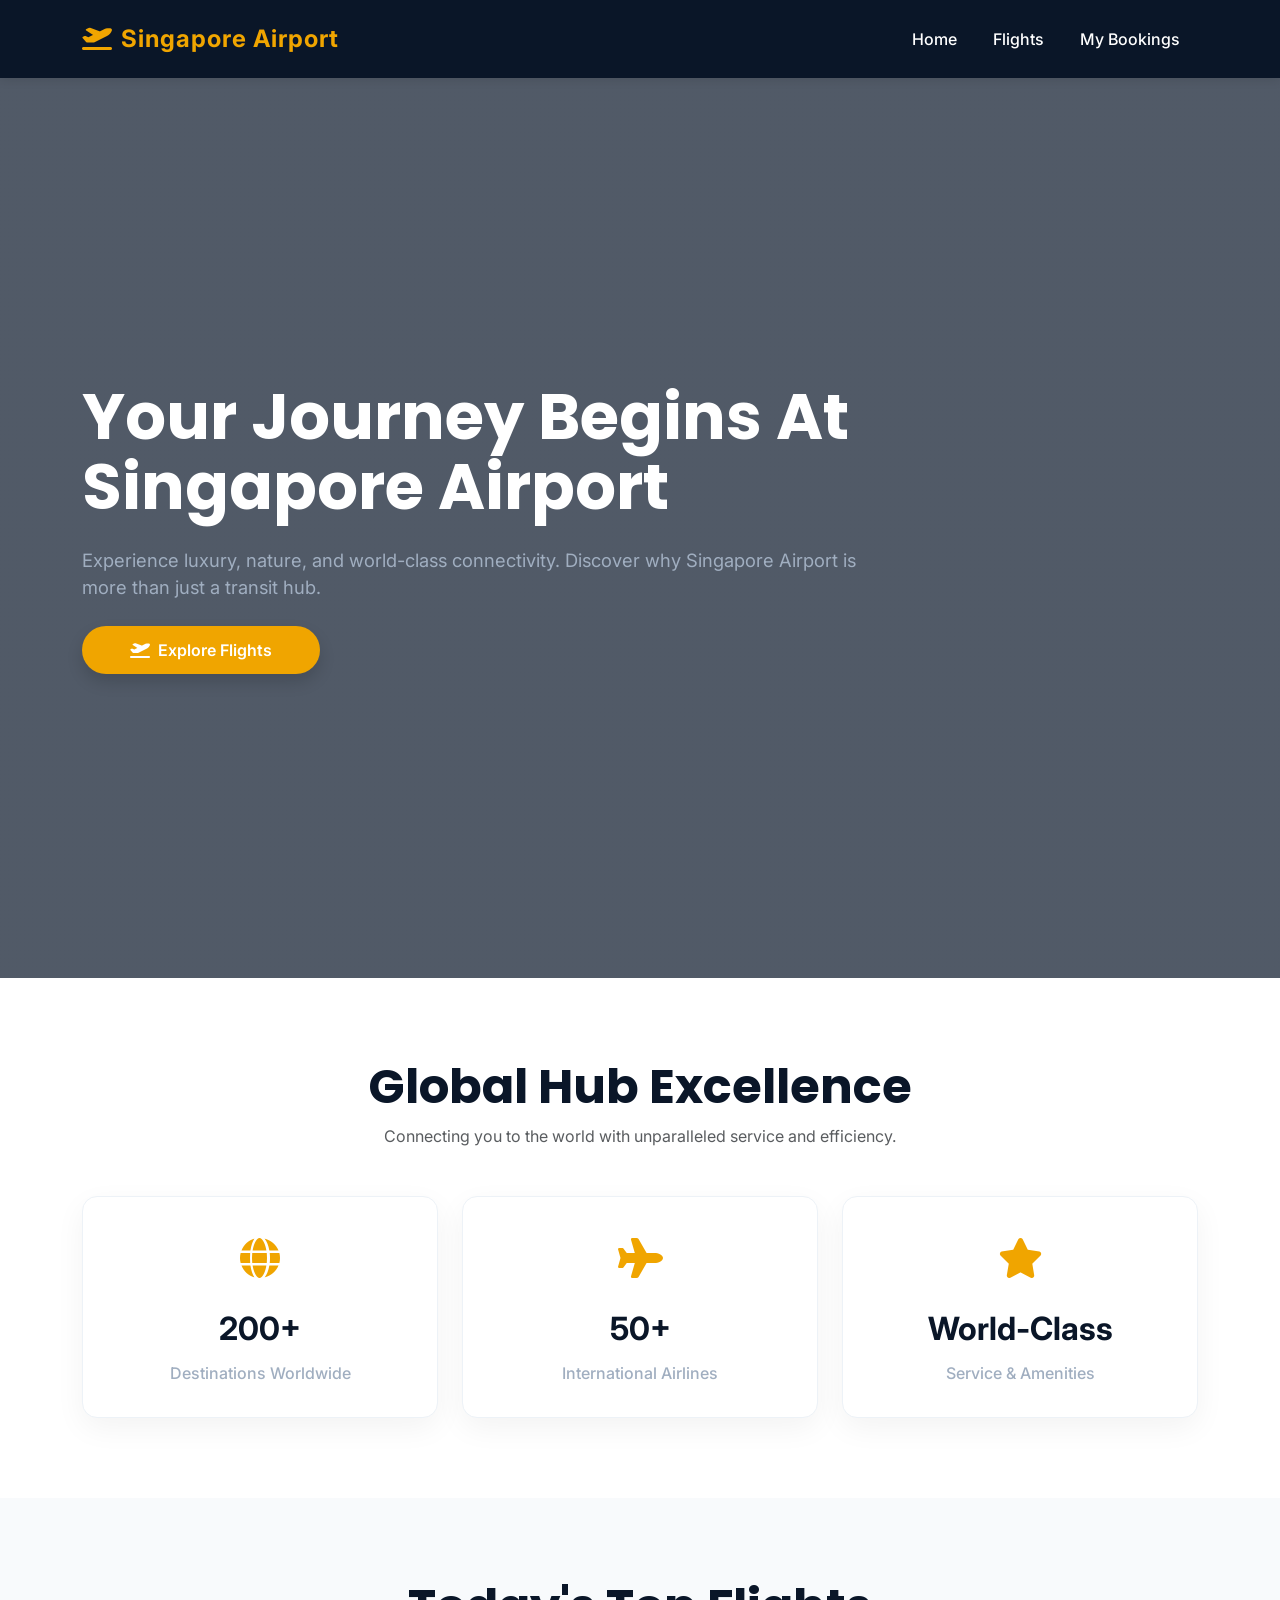
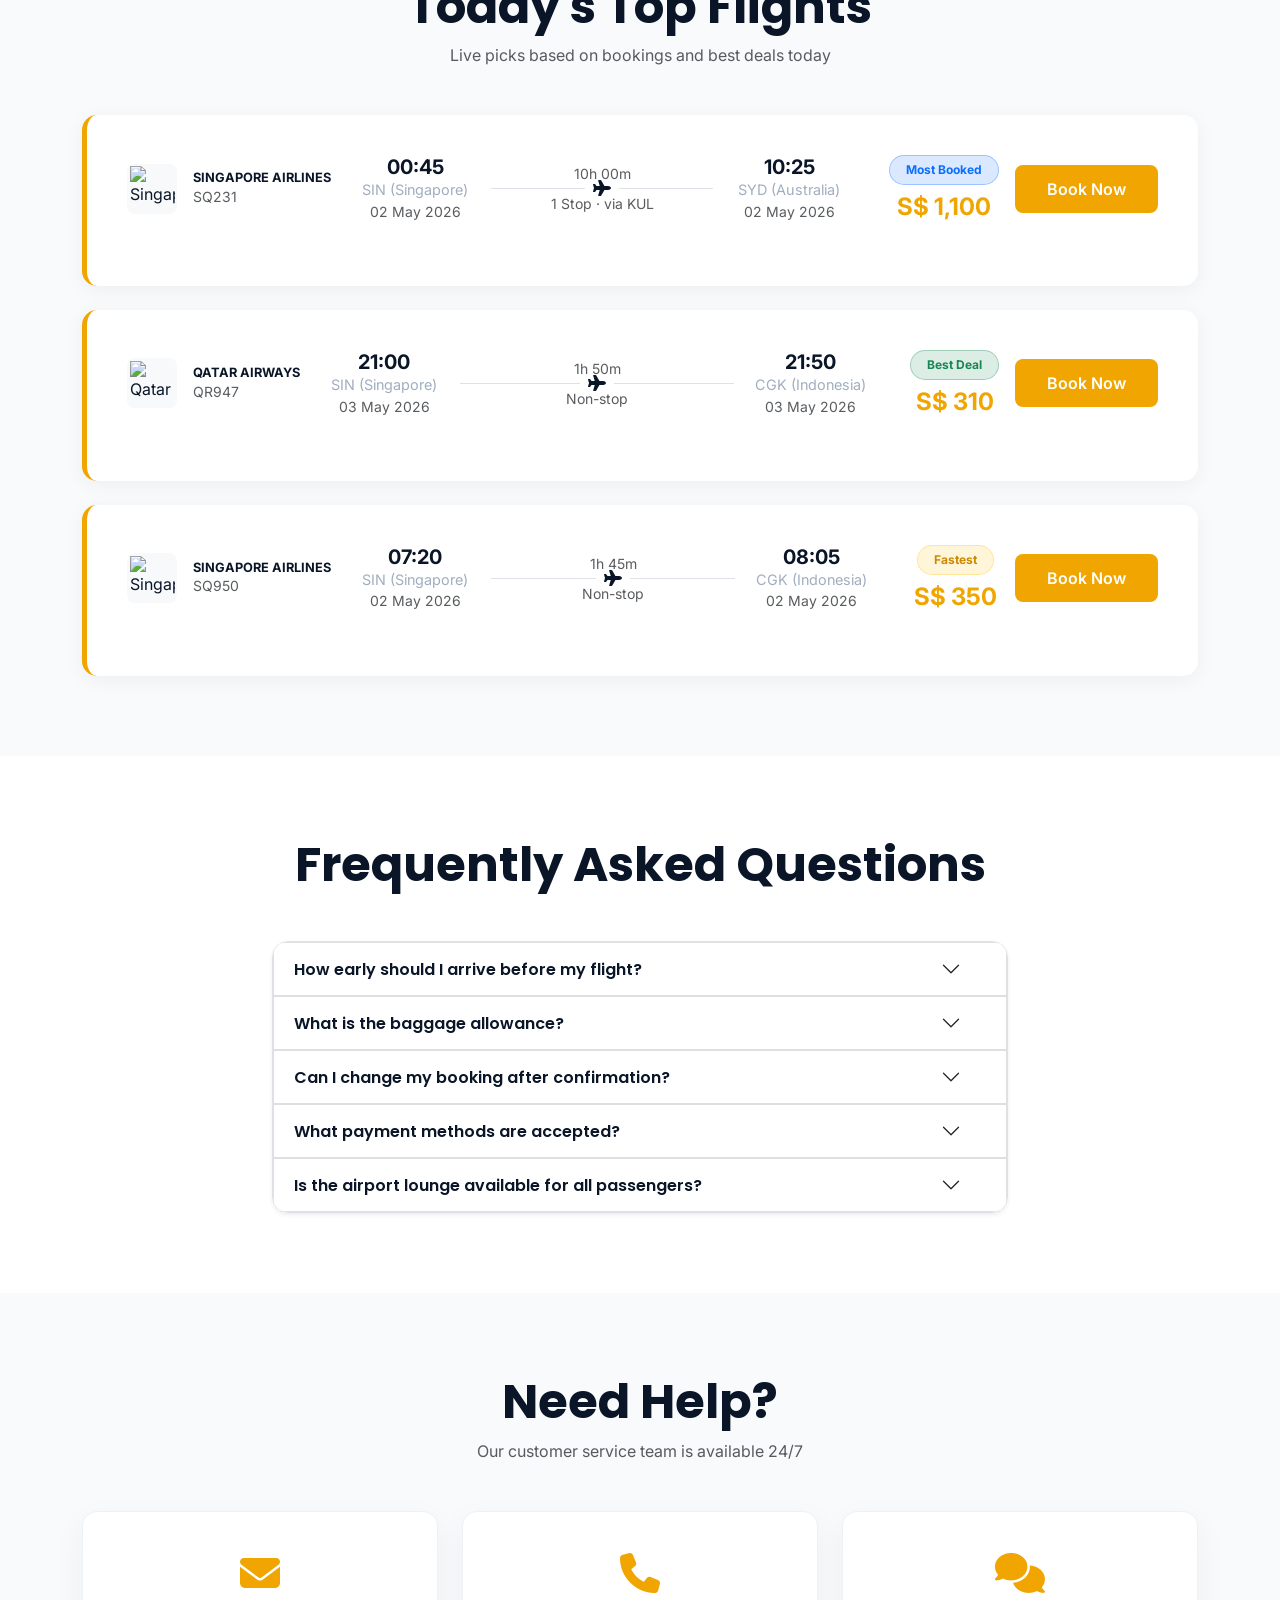
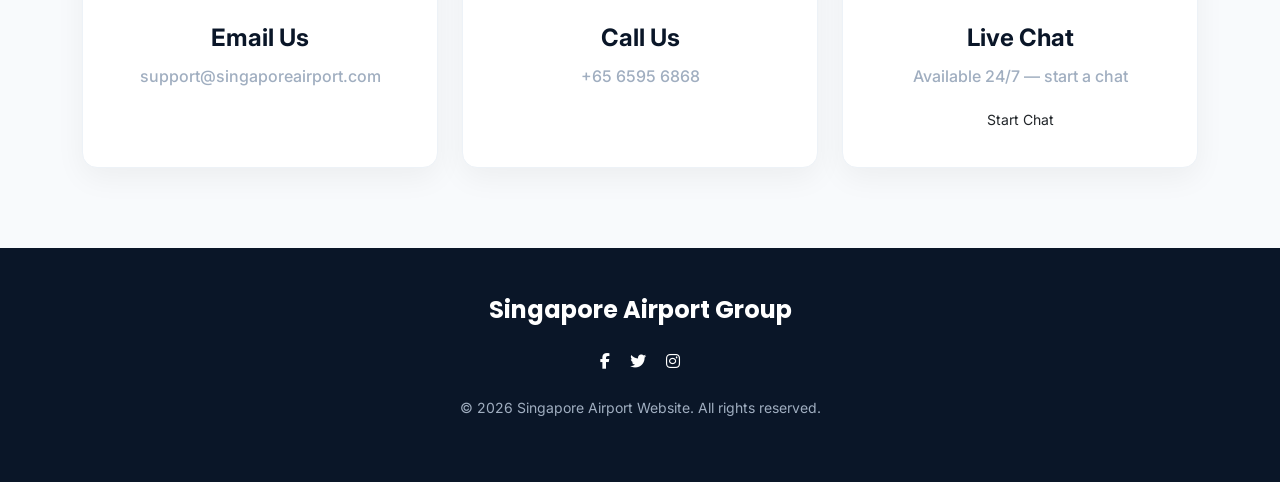
==== commit f183d6d2: "update tinggal card today's (progres 90%)" ====
--- a/booking.html
+++ b/booking.html
@@ -292,9 +292,17 @@
                   <div class="col-6 text-muted">Passengers:</div>
                   <div class="col-6 fw-bold text-end" id="confCount">-</div>
                 </div>
-                <div class="row mb-2 border-bottom pb-2">
+                <div class="row mb-2">
                   <div class="col-6 text-muted">Route:</div>
                   <div class="col-6 fw-bold text-end" id="confRoute">-</div>
+                </div>
+                <div class="row mb-2">
+                  <div class="col-6 text-muted">Departure Date:</div>
+                  <div class="col-6 fw-bold text-end" id="confDepartureDate">-</div>
+                </div>
+                <div class="row mb-2 border-bottom pb-2">
+                  <div class="col-6 text-muted">Departure Time:</div>
+                  <div class="col-6 fw-bold text-end" id="confDepartureTime">-</div>
                 </div>
 
                 <!-- breakdown harga detail — diisi completeBooking() di booking.js -->
--- a/style.css
+++ b/style.css
@@ -24,6 +24,11 @@
     overflow-x: hidden;
 }
 
+.section-spacing {
+    padding-top: 80px !important;
+    padding-bottom: 80px !important;
+}
+
 .bg-primary-navy {
     background-color: var(--primary-navy) !important;
 }
@@ -49,7 +54,7 @@
 .navbar-brand {
     /* weight ketebelan */
     font-weight: 700;
-    font-size: 1.2rem;
+    font-size: 1.5rem;
     /* !important biar overrule penerapan cascade */
     color: var(--accent-gold) !important;
     letter-spacing: 1px;
@@ -179,6 +184,7 @@
 /* contohnyo di confirm & book now */
 .btn-gold:hover {
     background-color: var(--accent-gold-hover);
+    color: #1a1a1a !important;
     /* transformy geser kesumbu y which is disini makek -2px yang artinyo ke atas 2px */
     transform: translateY(-2px);
     box-shadow: 0 4px 15px rgba(240, 165, 0, 0.3);
@@ -317,8 +323,24 @@
     }
 
     .faq {
-        max-width: 300px;
+        max-width: 100%;
         text-align: center;
+    }
+
+    .faq-section {
+        text-align: center !important;
+    }
+
+    .faq-section .accordion-button,
+    .faq-section .accordion-body {
+        text-align: center !important;
+        justify-content: center !important;
+    }
+
+    .faq-section .accordion-button::after {
+        margin-left: 10px;
+        position: absolute;
+        right: 20px;
     }
 }
 
@@ -418,9 +440,24 @@
 }
 
 /* Accordion Styling */
+.accordion-item {
+    background-color: #ffffff !important;
+    border: 1px solid rgba(0,0,0,.125) !important;
+}
+
+.accordion-button {
+    background-color: #ffffff !important;
+    color: var(--primary-navy) !important;
+    font-weight: 600 !important;
+    box-shadow: none !important;
+    padding-right: 45px !important;
+    word-wrap: break-word !important;
+    overflow-wrap: break-word !important;
+}
+
 .accordion-button:not(.collapsed) {
-    background-color: var(--primary-navy);
-    color: var(--accent-gold);
+    background-color: var(--primary-navy) !important;
+    color: var(--accent-gold) !important;
 }
 
 .accordion-button:focus {
@@ -428,12 +465,14 @@
     box-shadow: 0 0 0 0.25rem rgba(240, 165, 0, 0.25);
 }
 
+/* Icon rotation behavior */
 .accordion-button::after {
-    filter: brightness(0) invert(1);
-}
-
-.accordion-button.collapsed::after {
-    filter: none;
+    filter: none !important;
+    transition: transform 0.3s ease;
+}
+
+.accordion-button:not(.collapsed)::after {
+    filter: brightness(0) invert(1) !important; /* Make icon white when expanded */
 }
 
 /* Route Badges */
@@ -447,4 +486,59 @@
     background: rgba(25, 135, 84, 0.15) !important;
     color: #198754 !important;
     border: 1px solid rgba(25, 135, 84, 0.3) !important;
+}
+
+.badge-fastest {
+    background: rgba(255, 193, 7, 0.15) !important;
+    color: #cc8800 !important;
+    border: 1px solid rgba(255, 193, 7, 0.3) !important;
+}
+
+/* Badge Tooltip */
+.badge-container {
+    display: inline-flex;
+    align-items: center;
+    position: relative;
+    cursor: help;
+}
+
+.badge-tooltip {
+    position: absolute;
+    bottom: 100%;
+    left: 50%;
+    transform: translateX(-50%) translateY(10px);
+    width: 220px;
+    background: white;
+    color: var(--primary-navy);
+    padding: 12px 15px;
+    border-radius: 12px;
+    box-shadow: 0 10px 25px rgba(0, 0, 0, 0.15) !important;
+    z-index: 1050;
+    pointer-events: none;
+    opacity: 0;
+    visibility: hidden;
+    transition: opacity 0.3s ease, transform 0.3s ease;
+    margin-bottom: 12px;
+    text-align: center;
+    font-size: 0.8rem;
+    font-weight: 500;
+    border: 1px solid rgba(0,0,0,0.05);
+}
+
+.badge-tooltip.show {
+    opacity: 1 !important;
+    visibility: visible;
+    transform: translateX(-50%) translateY(0);
+}
+
+/* Arrow for tooltip */
+.badge-tooltip::after {
+    content: "";
+    position: absolute;
+    top: 100%;
+    left: 50%;
+    transform: translateX(-50%);
+    border-width: 6px;
+    border-style: solid;
+    border-color: white transparent transparent transparent;
 }
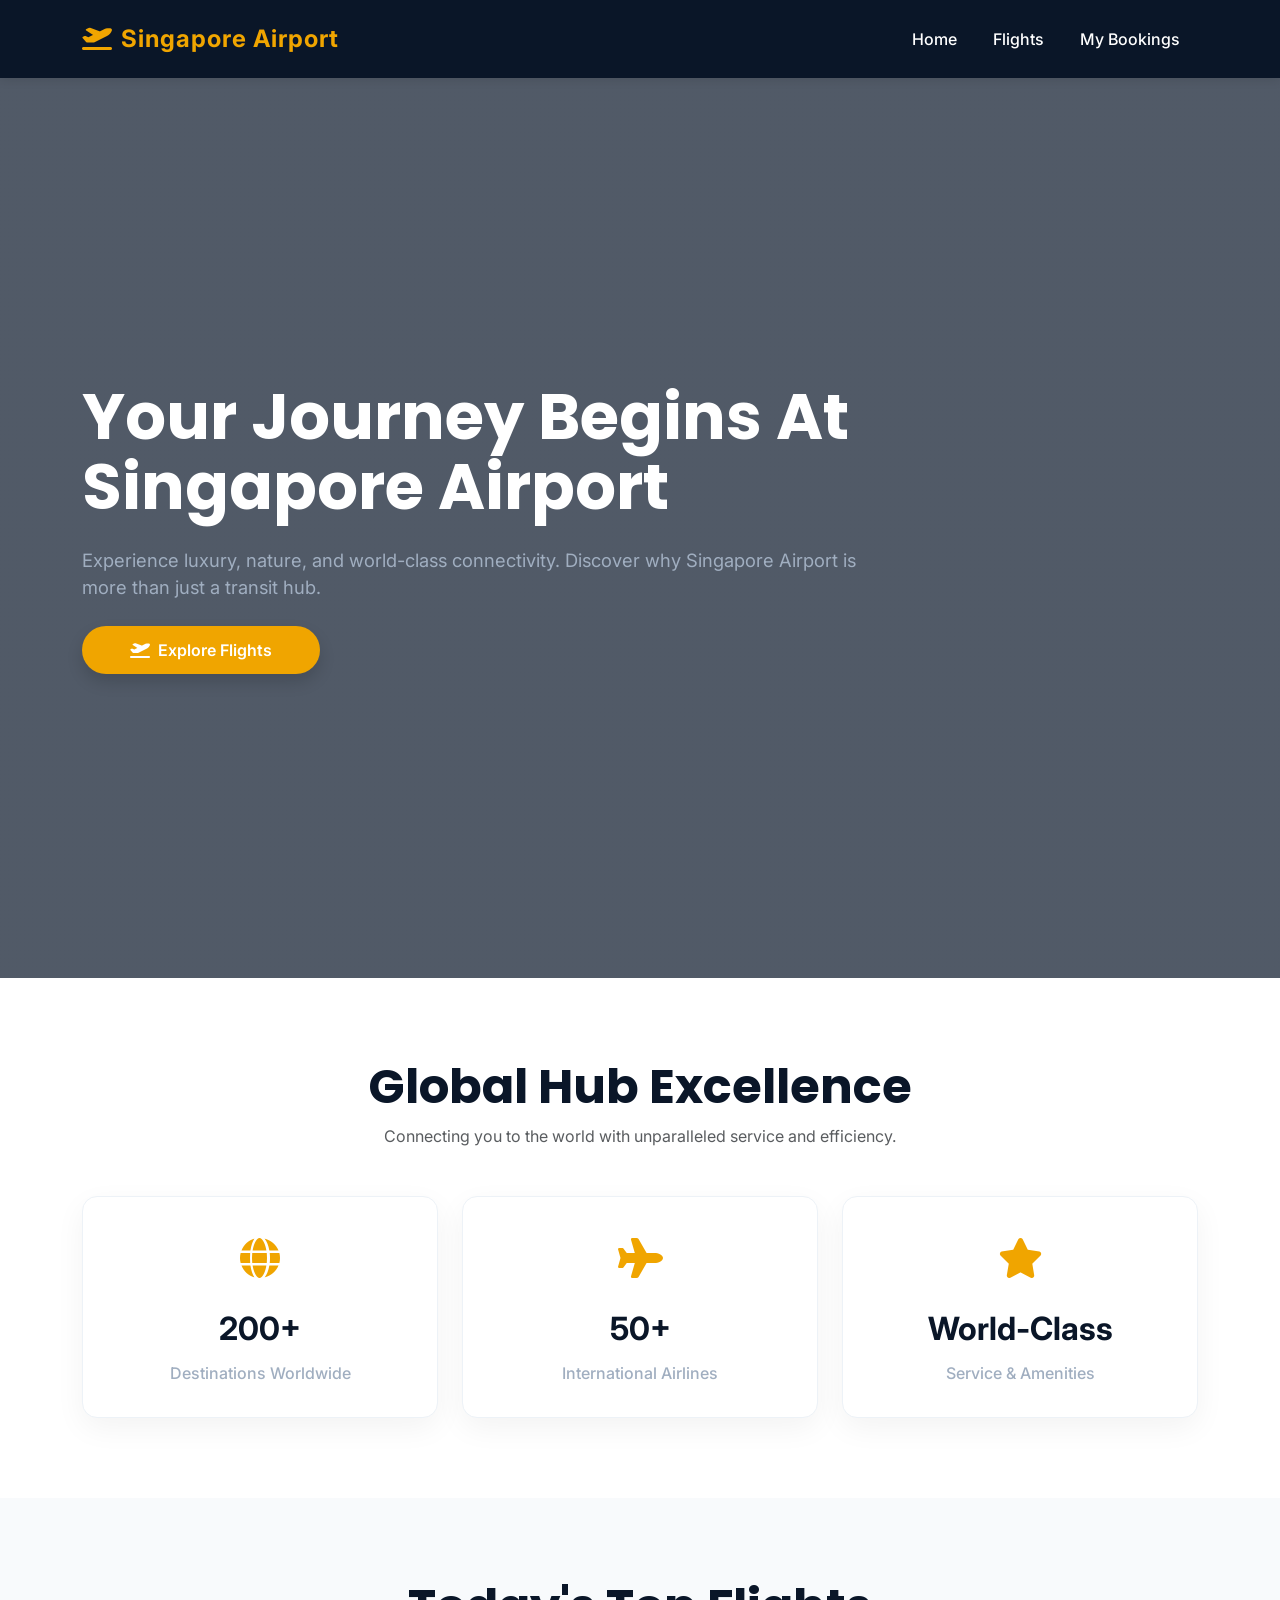
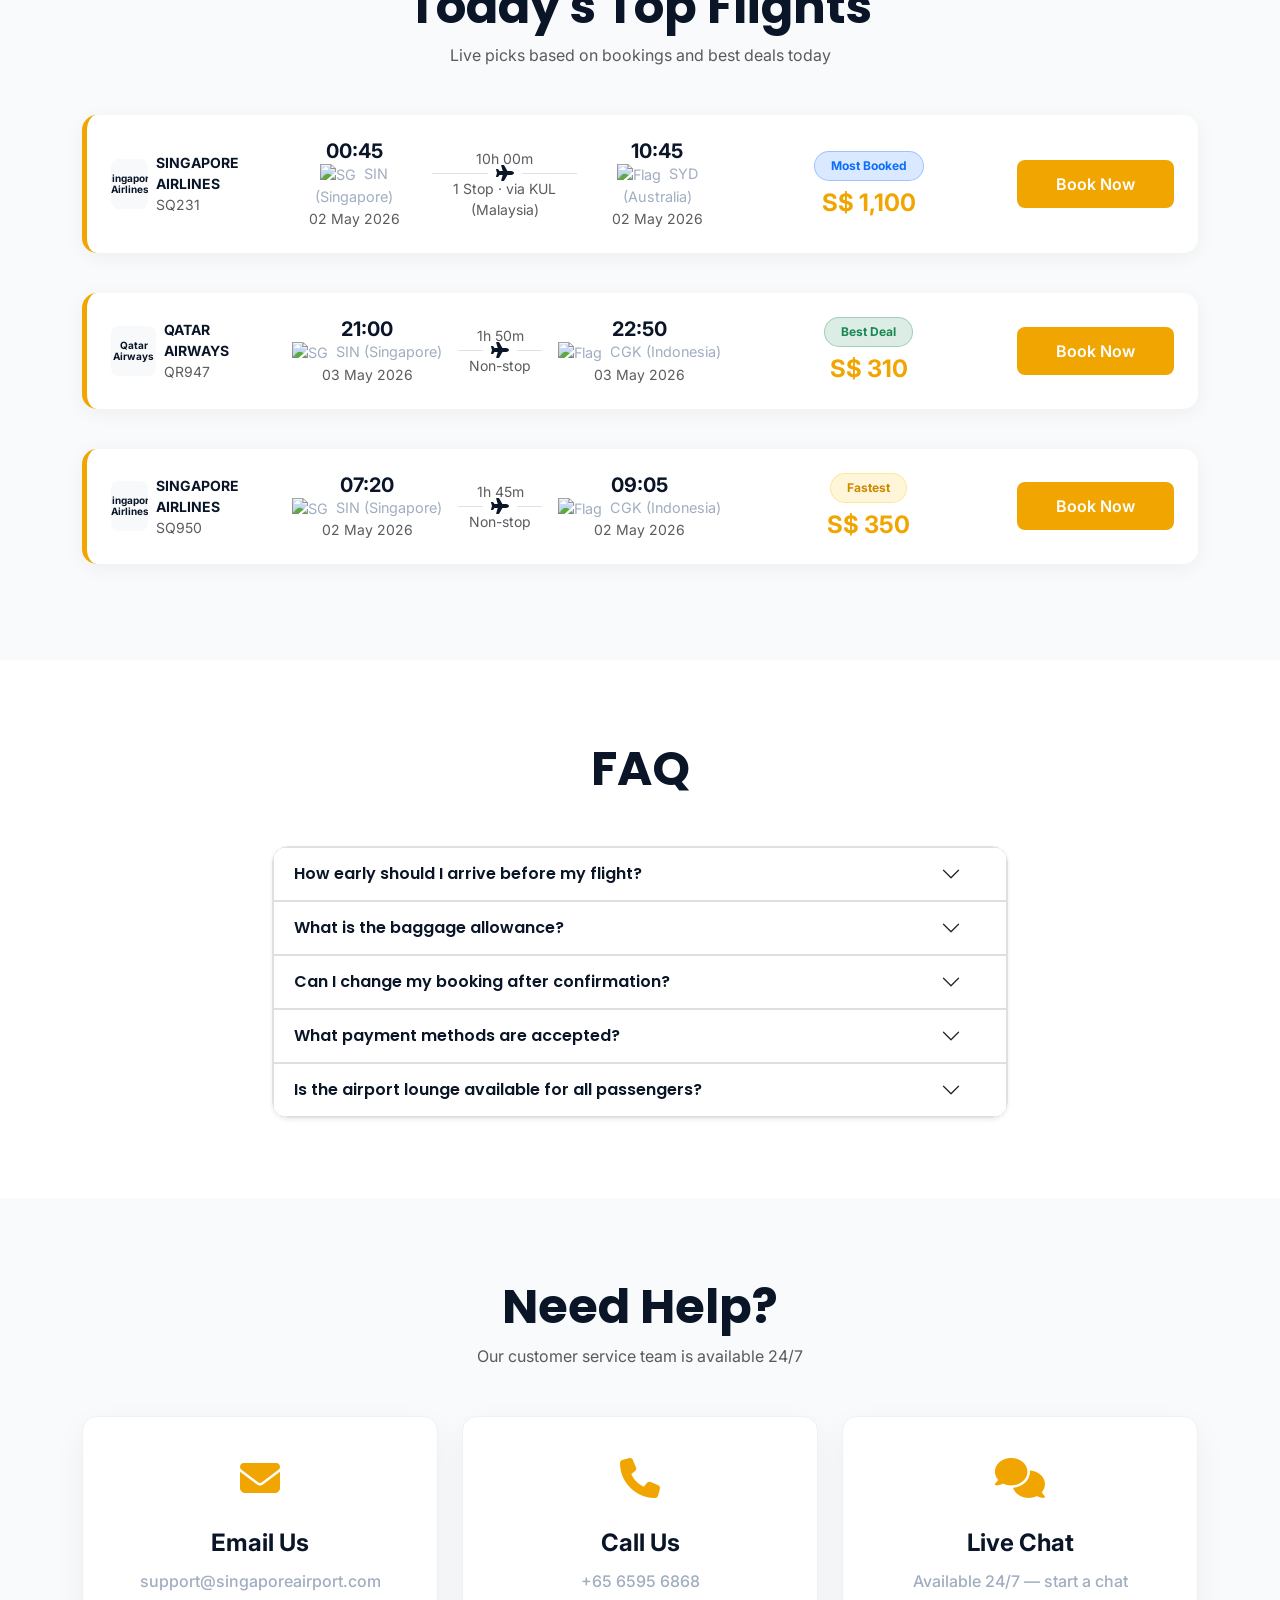
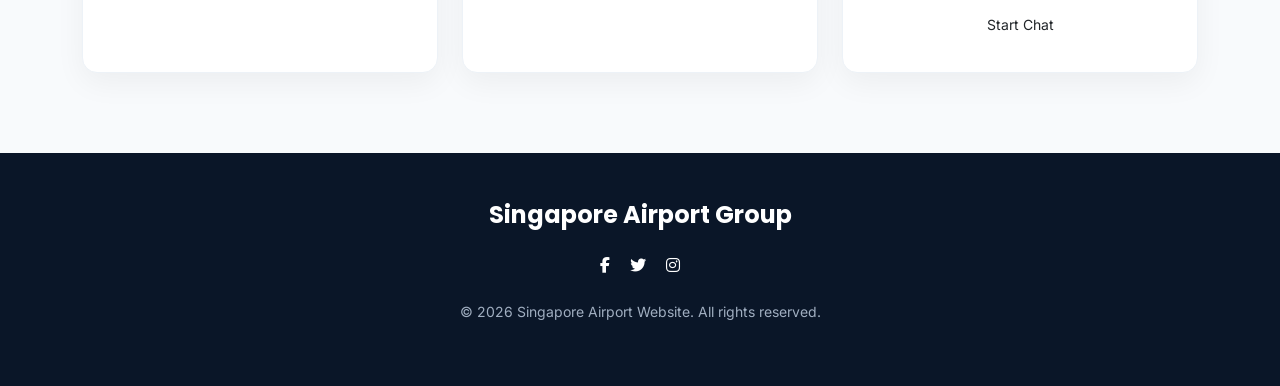
==== commit a2d96204: "100% COMPLETED" ====
--- a/booking.html
+++ b/booking.html
@@ -73,8 +73,11 @@
           <!-- form isian data penumpang -->
           <!-- novalidate: matikan validasi default browser, kita handle sendiri lewat booking.js -->
           <div class="card border-0 shadow-sm rounded-4 overflow-hidden">
-            <div class="card-header bg-primary-navy text-white py-3">
+            <div class="card-header bg-primary-navy text-white py-3 d-flex justify-content-between align-items-center">
               <h5 class="mb-0">Passenger Details</h5>
+              <button type="button" class="btn btn-sm btn-outline-light" id="resetFormBtn" style="border-radius: 6px;">
+                <i class="fas fa-undo me-1"></i> Reset
+              </button>
             </div>
             <div class="card-body p-4">
               <form id="bookingForm" novalidate>
@@ -204,10 +207,7 @@
                       >Meal Preference</label
                     >
                     <select id="mealPreference" class="form-select">
-                      <option value="No Preference" selected>
-                        No Preference
-                      </option>
-                      <option value="Standard Meal">Standard Meal</option>
+                      <option value="Standard Meal" selected>Standard Meal</option>
                       <option value="Vegetarian">Vegetarian</option>
                       <option value="Vegan">Vegan</option>
                       <option value="Halal">Halal</option>
@@ -260,23 +260,23 @@
 
         <!-- ======== CONFIRMATION CARD ======== -->
         <!-- defaultnya tersembunyi (d-none) — booking.js tampilkan ini dan sembunyikan mainBookingContent setelah booking selesai -->
-        <!-- col-lg-6 lebih sempit dari form (col-lg-8) karena kontennya lebih ringkas -->
-        <div class="col-lg-6 d-none" id="confirmationCard">
+        <!-- col-lg-4 col-md-6 lebih sempit dari form (col-lg-8) agar terlihat proporsional -->
+        <div class="col-lg-4 col-md-6 d-none" id="confirmationCard">
           <div
             class="card border-0 shadow-lg rounded-4 text-center overflow-hidden"
           >
-            <div class="bg-success py-4 text-white">
-              <i class="fas fa-check-circle display-1"></i>
-              <h2 class="mt-3">Booking Confirmed!</h2>
-            </div>
-            <div class="card-body p-5">
-              <p class="lead mb-4">
+            <div class="bg-success py-3 text-white">
+              <i class="fas fa-check-circle display-4"></i>
+              <h3 class="mt-2 mb-0">Booking Confirmed!</h3>
+            </div>
+            <div class="card-body p-4">
+              <p class="text-muted mb-3">
                 Thank you for choosing Singapore Airport. Your flight is
                 secured.
               </p>
 
               <!-- semua id di bawah ini diisi oleh completeBooking() di booking.js -->
-              <div class="bg-light p-4 rounded-3 text-start mb-4">
+              <div class="bg-light p-3 rounded-3 text-start mb-3 small">
                 <div class="row mb-2 border-bottom pb-2">
                   <div class="col-6 text-muted">Booking Reference:</div>
                   <div class="col-6 fw-bold text-end" id="confRef">#REF123</div>
@@ -289,43 +289,22 @@
                   <div class="col-6 fw-bold text-end" id="confName">-</div>
                 </div>
                 <div class="row mb-2">
-                  <div class="col-6 text-muted">Passengers:</div>
-                  <div class="col-6 fw-bold text-end" id="confCount">-</div>
-                </div>
-                <div class="row mb-2">
                   <div class="col-6 text-muted">Route:</div>
                   <div class="col-6 fw-bold text-end" id="confRoute">-</div>
                 </div>
                 <div class="row mb-2">
-                  <div class="col-6 text-muted">Departure Date:</div>
-                  <div class="col-6 fw-bold text-end" id="confDepartureDate">-</div>
+                  <div class="col-6 text-muted">Route Type:</div>
+                  <div class="col-6 fw-bold text-end" id="confStopLabel">-</div>
+                </div>
+                <div class="row mb-2">
+                  <div class="col-6 text-muted">Departure:</div>
+                  <div class="col-6 fw-bold text-end" id="confDepartureFull">-</div>
                 </div>
                 <div class="row mb-2 border-bottom pb-2">
-                  <div class="col-6 text-muted">Departure Time:</div>
-                  <div class="col-6 fw-bold text-end" id="confDepartureTime">-</div>
-                </div>
-
-                <!-- breakdown harga detail — diisi completeBooking() di booking.js -->
-                <div class="row mt-2 border-top pt-2">
-                  <div class="col-12 text-muted small mb-2">
-                    Price Breakdown:
-                  </div>
-                  <div class="col-12 bg-light p-3 rounded-3 small border">
-                    <div class="d-flex justify-content-between mb-2">
-                      <span class="text-muted">Base price per person:</span>
-                      <span id="confBasePrice" class="fw-bold">S$ 0</span>
-                    </div>
-                    <div class="d-flex justify-content-between mb-2">
-                      <span class="text-muted">Seat class:</span>
-                      <span id="confSeatClass" class="fw-bold">-</span>
-                    </div>
-                    <div class="d-flex justify-content-between mb-0">
-                      <span class="text-muted">Passengers:</span>
-                      <span id="confCountDetail" class="fw-bold">1</span>
-                    </div>
-                  </div>
-                </div>
-                <div class="row mt-2 border-top pt-2 align-items-center">
+                  <div class="col-6 text-muted">Arrival:</div>
+                  <div class="col-6 fw-bold text-end" id="confArrivalFull">-</div>
+                </div>
+                <div class="row mt-2 pt-2 align-items-center">
                   <div class="col-6 fw-bold">Total Paid:</div>
                   <div
                     class="col-6 fw-bold text-end text-success h5 mb-0"
@@ -339,18 +318,21 @@
               <!-- dua tombol aksi setelah booking berhasil -->
               <!-- transition-hover: class CSS untuk animasi hover yang konsisten dengan tombol lain di site -->
               <div
-                class="d-flex flex-column flex-sm-row justify-content-center gap-3"
+                class="d-flex flex-row justify-content-center align-items-center gap-4 mt-4"
               >
                 <a
                   href="index.html"
-                  class="btn btn-primary-navy px-5 py-3 transition-hover"
-                  style="background-color: var(--primary-navy); color: white"
+                  class="btn btn-gold px-4 py-2 transition-hover"
+                  style="width: 160px;"
                 >
                   Back to Home
                 </a>
                 <a
                   href="history.html"
-                  class="btn btn-outline-gold px-5 py-3 transition-hover"
+                  class="text-primary-navy fw-bold"
+                  style="text-decoration: none; color: var(--primary-navy);"
+                  onmouseover="this.style.textDecoration='underline'"
+                  onmouseout="this.style.textDecoration='none'"
                 >
                   View My Bookings
                 </a>
--- a/style.css
+++ b/style.css
@@ -12,6 +12,9 @@
     --bg-light: #f8fafc;
     --card-bg: #ffffff;
     --border-color: #cccccc;
+    /* validasi form booking: sama dengan border merah grup nomor telepon */
+    --form-invalid: #ff4d4d;
+    --form-invalid-rgb: 255, 77, 77;
     /* pling kliatan pas hover berwarna. all nge state kondisi all berubah cak warno, 0.3 waktu animasi, ease pergerakan nyo yg smooth itu, dimulai dengan lambat, lalu cepat di tengah, dan melambat lagi di akhir. */
     --transition: all 0.3s ease;
 }
@@ -130,6 +133,18 @@
     background-color: #ffffff;
 }
 
+.form-control.is-invalid,
+.form-select.is-invalid {
+    border-color: var(--form-invalid) !important;
+}
+
+.form-control.is-invalid:focus,
+.form-select.is-invalid:focus {
+    border-color: var(--form-invalid) !important;
+    box-shadow: 0 0 0 0.25rem rgba(var(--form-invalid-rgb), 0.25);
+    background-color: #ffffff;
+}
+
 textarea.form-control {
     border: 2px solid var(--border-color);
 }
@@ -146,6 +161,16 @@
 .unified-phone-input:focus-within {
     border-color: var(--accent-gold);
     box-shadow: 0 0 0 0.25rem rgba(240, 165, 0, 0.25);
+}
+
+/* Error: border merah saja (tanpa halo merah transparan); halo baru saat fokus seperti kolom lain */
+.unified-phone-input.is-invalid {
+    border-color: var(--form-invalid) !important;
+    box-shadow: none;
+}
+
+.unified-phone-input.is-invalid:focus-within {
+    box-shadow: 0 0 0 0.25rem rgba(var(--form-invalid-rgb), 0.25);
 }
 
 .unified-phone-input .form-select,
@@ -269,7 +294,7 @@
 
 /* Validation Feedback */
 .error-message {
-    color: #ff4d4d;
+    color: var(--form-invalid);
     font-size: 0.85rem;
     margin-top: 0.25rem;
     display: none;
@@ -377,8 +402,8 @@
 
 .shake {
     animation: shake 0.2s ease-in-out 0s 2;
-    border-color: #ff4d4d !important;
-    box-shadow: 0 0 0 0.25rem rgba(255, 77, 77, 0.25) !important;
+    border-color: var(--form-invalid) !important;
+    box-shadow: 0 0 0 0.25rem rgba(var(--form-invalid-rgb), 0.25) !important;
 }
 
 /* Seat Tooltip Styling */
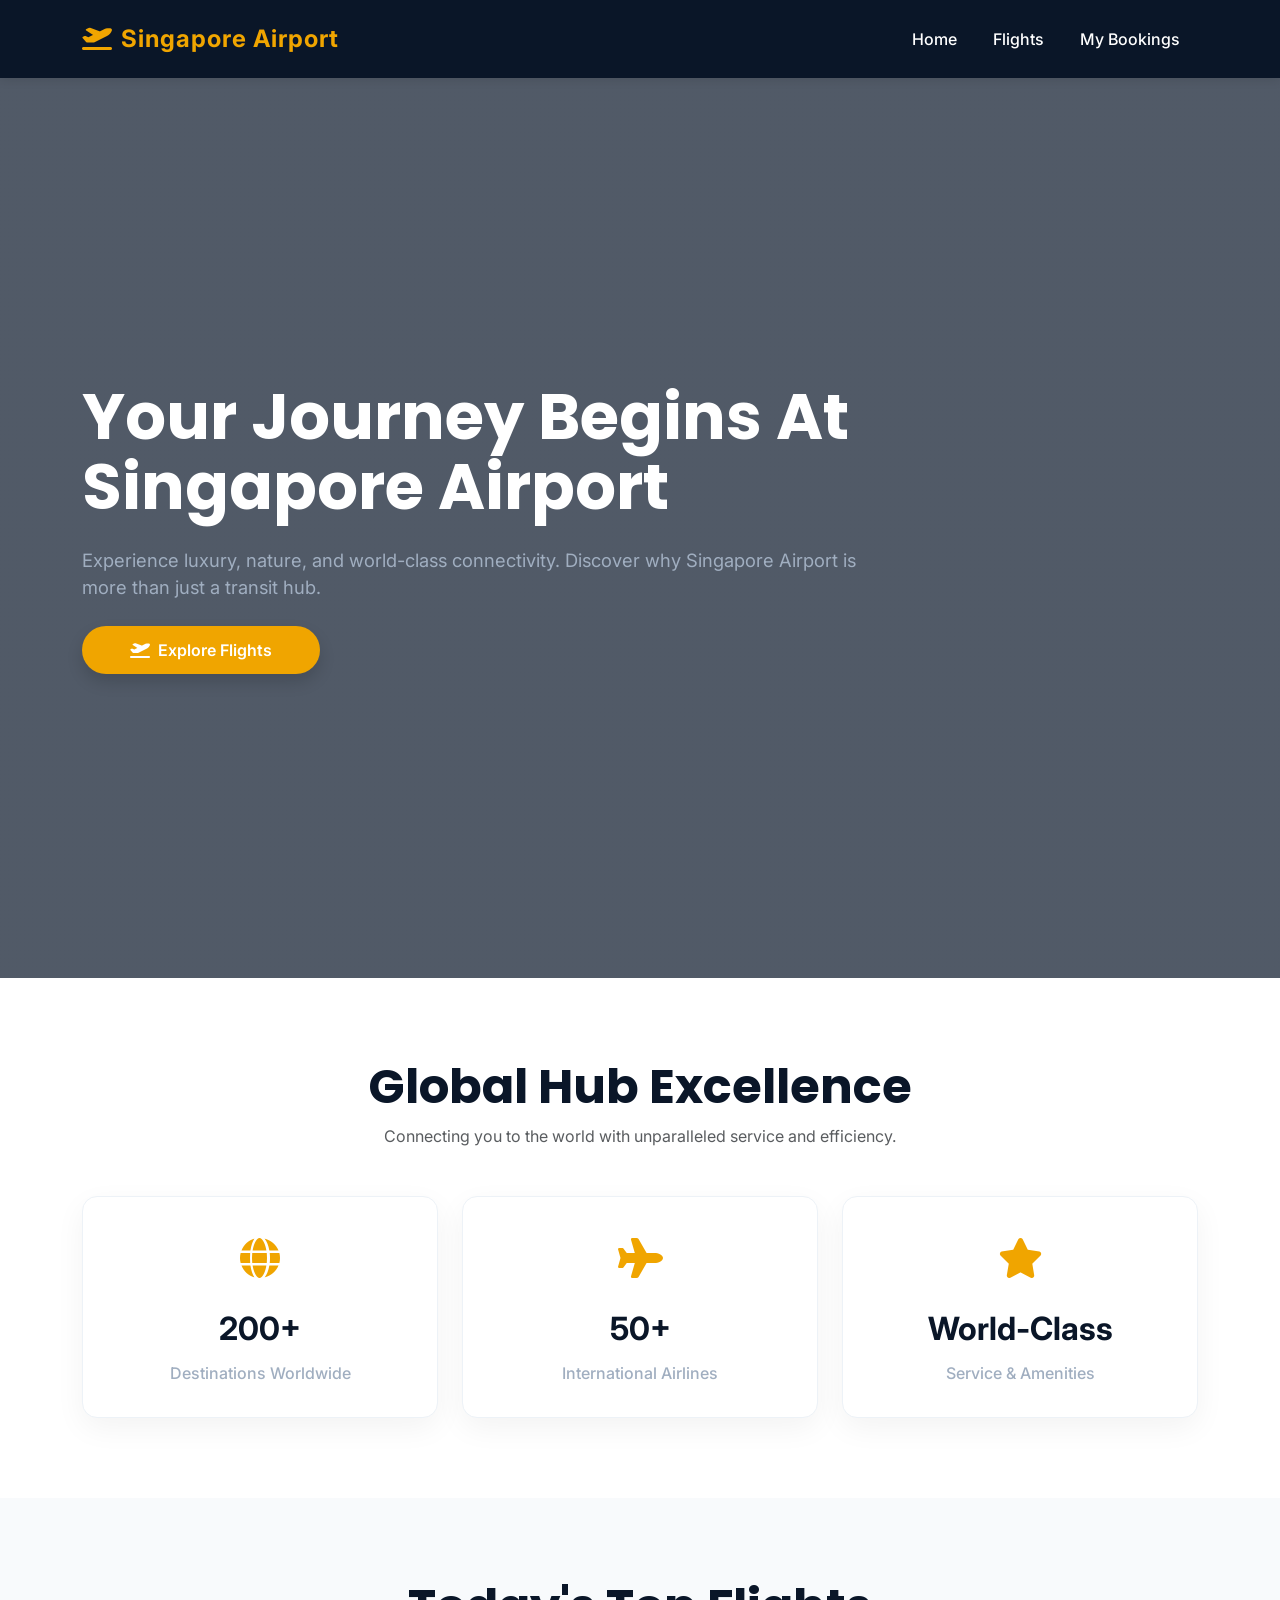
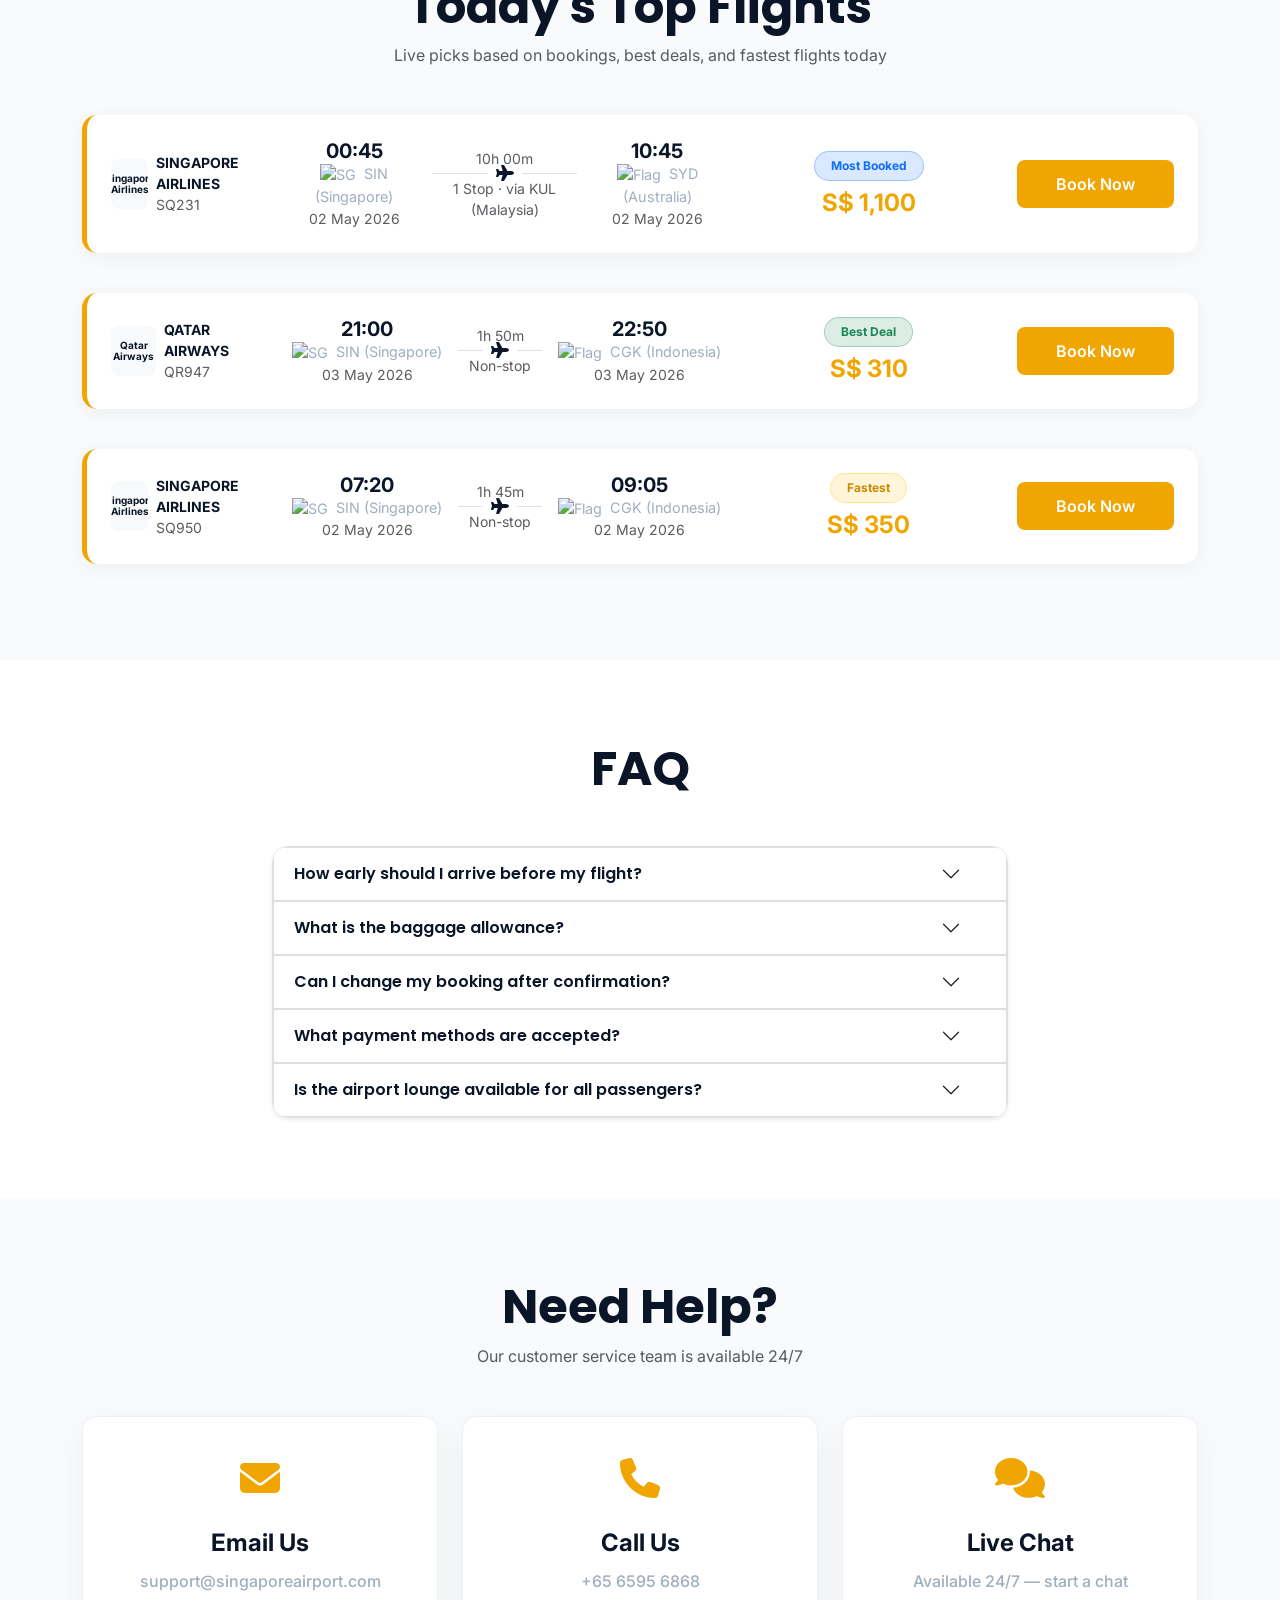
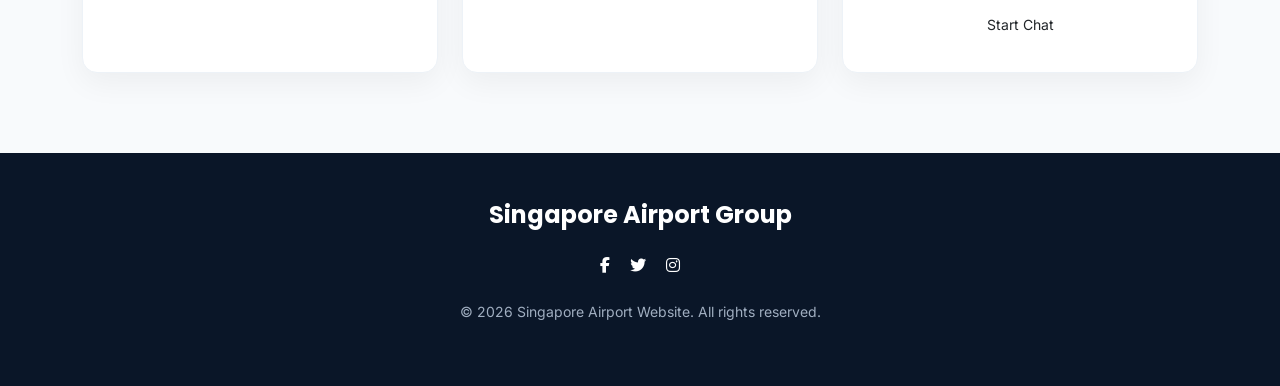
==== commit c9d0551d: "101% complete" ====
--- a/booking.html
+++ b/booking.html
@@ -73,9 +73,16 @@
           <!-- form isian data penumpang -->
           <!-- novalidate: matikan validasi default browser, kita handle sendiri lewat booking.js -->
           <div class="card border-0 shadow-sm rounded-4 overflow-hidden">
-            <div class="card-header bg-primary-navy text-white py-3 d-flex justify-content-between align-items-center">
+            <div
+              class="card-header bg-primary-navy text-white py-3 d-flex justify-content-between align-items-center"
+            >
               <h5 class="mb-0">Passenger Details</h5>
-              <button type="button" class="btn btn-sm btn-outline-light" id="resetFormBtn" style="border-radius: 6px;">
+              <button
+                type="button"
+                class="btn btn-sm btn-outline-light"
+                id="resetFormBtn"
+                style="border-radius: 6px"
+              >
                 <i class="fas fa-undo me-1"></i> Reset
               </button>
             </div>
@@ -207,7 +214,9 @@
                       >Meal Preference</label
                     >
                     <select id="mealPreference" class="form-select">
-                      <option value="Standard Meal" selected>Standard Meal</option>
+                      <option value="Standard Meal" selected>
+                        Standard Meal
+                      </option>
                       <option value="Vegetarian">Vegetarian</option>
                       <option value="Vegan">Vegan</option>
                       <option value="Halal">Halal</option>
@@ -298,11 +307,15 @@
                 </div>
                 <div class="row mb-2">
                   <div class="col-6 text-muted">Departure:</div>
-                  <div class="col-6 fw-bold text-end" id="confDepartureFull">-</div>
+                  <div class="col-6 fw-bold text-end" id="confDepartureFull">
+                    -
+                  </div>
                 </div>
                 <div class="row mb-2 border-bottom pb-2">
                   <div class="col-6 text-muted">Arrival:</div>
-                  <div class="col-6 fw-bold text-end" id="confArrivalFull">-</div>
+                  <div class="col-6 fw-bold text-end" id="confArrivalFull">
+                    -
+                  </div>
                 </div>
                 <div class="row mt-2 pt-2 align-items-center">
                   <div class="col-6 fw-bold">Total Paid:</div>
@@ -323,16 +336,16 @@
                 <a
                   href="index.html"
                   class="btn btn-gold px-4 py-2 transition-hover"
-                  style="width: 160px;"
+                  style="width: 160px"
                 >
                   Back to Home
                 </a>
                 <a
                   href="history.html"
                   class="text-primary-navy fw-bold"
-                  style="text-decoration: none; color: var(--primary-navy);"
-                  onmouseover="this.style.textDecoration='underline'"
-                  onmouseout="this.style.textDecoration='none'"
+                  style="text-decoration: none; color: var(--primary-navy)"
+                  onmouseover="this.style.textDecoration = 'underline'"
+                  onmouseout="this.style.textDecoration = 'none'"
                 >
                   View My Bookings
                 </a>
--- a/style.css
+++ b/style.css
@@ -178,6 +178,18 @@
     border: none !important;
     box-shadow: none !important;
     height: 48px;
+}
+
+/*
+ * Ikon di pojok kanan: sama persis background-image Bootstrap 5.3 `.form-control.is-invalid`
+ * (nama & email Passenger Details — lihat bootstrap.css baris invalid state).
+ */
+.unified-phone-input.is-invalid #phone.form-control {
+    padding-right: calc(1.5em + 0.75rem);
+    background-image: url("data:image/svg+xml,%3csvg xmlns='http://www.w3.org/2000/svg' viewBox='0 0 12 12' width='12' height='12' fill='none' stroke='%23dc3545'%3e%3ccircle cx='6' cy='6' r='4.5'/%3e%3cpath stroke-linejoin='round' d='M5.8 3.6h.4L6 6.5z'/%3e%3ccircle cx='6' cy='8.2' r='.6' fill='%23dc3545' stroke='none'/%3e%3c/svg%3e");
+    background-repeat: no-repeat;
+    background-position: right calc(0.375em + 0.1875rem) center;
+    background-size: calc(0.75em + 0.375rem) calc(0.75em + 0.375rem);
 }
 
 .unified-phone-input .form-select {
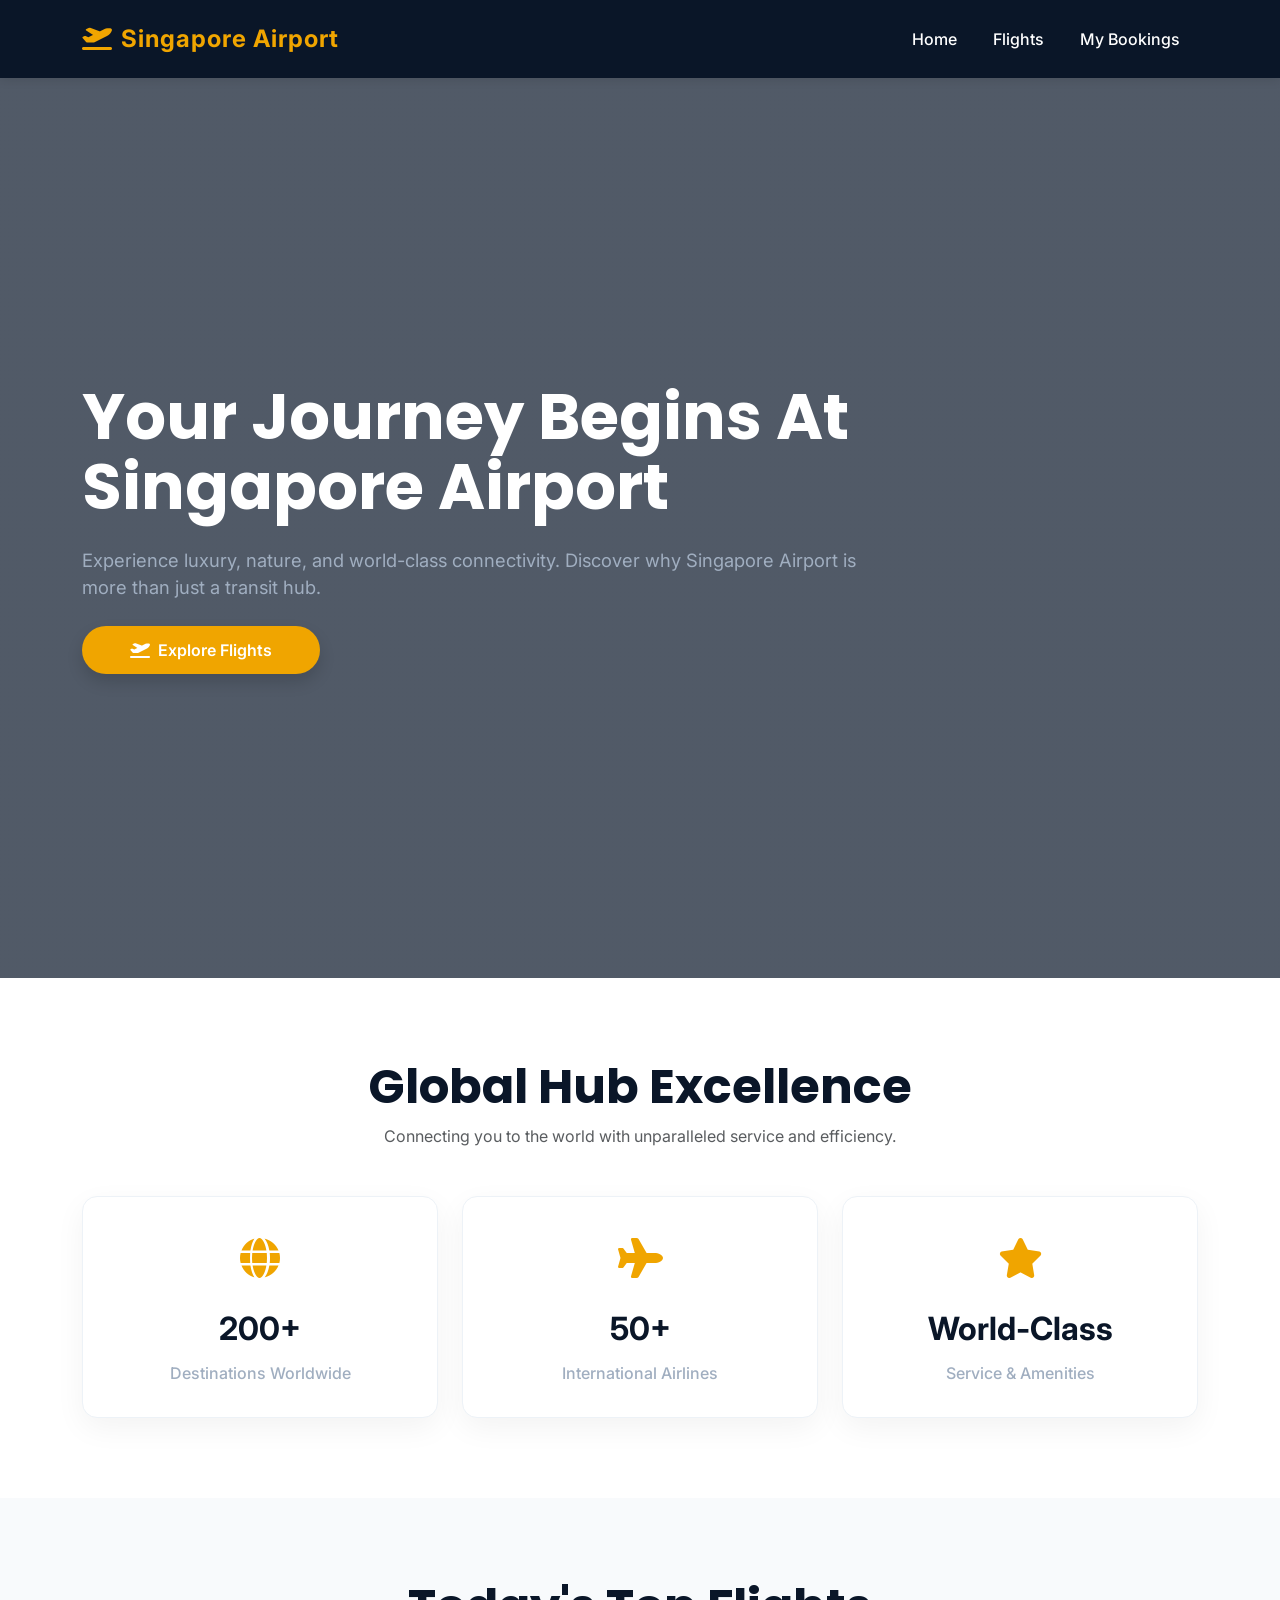
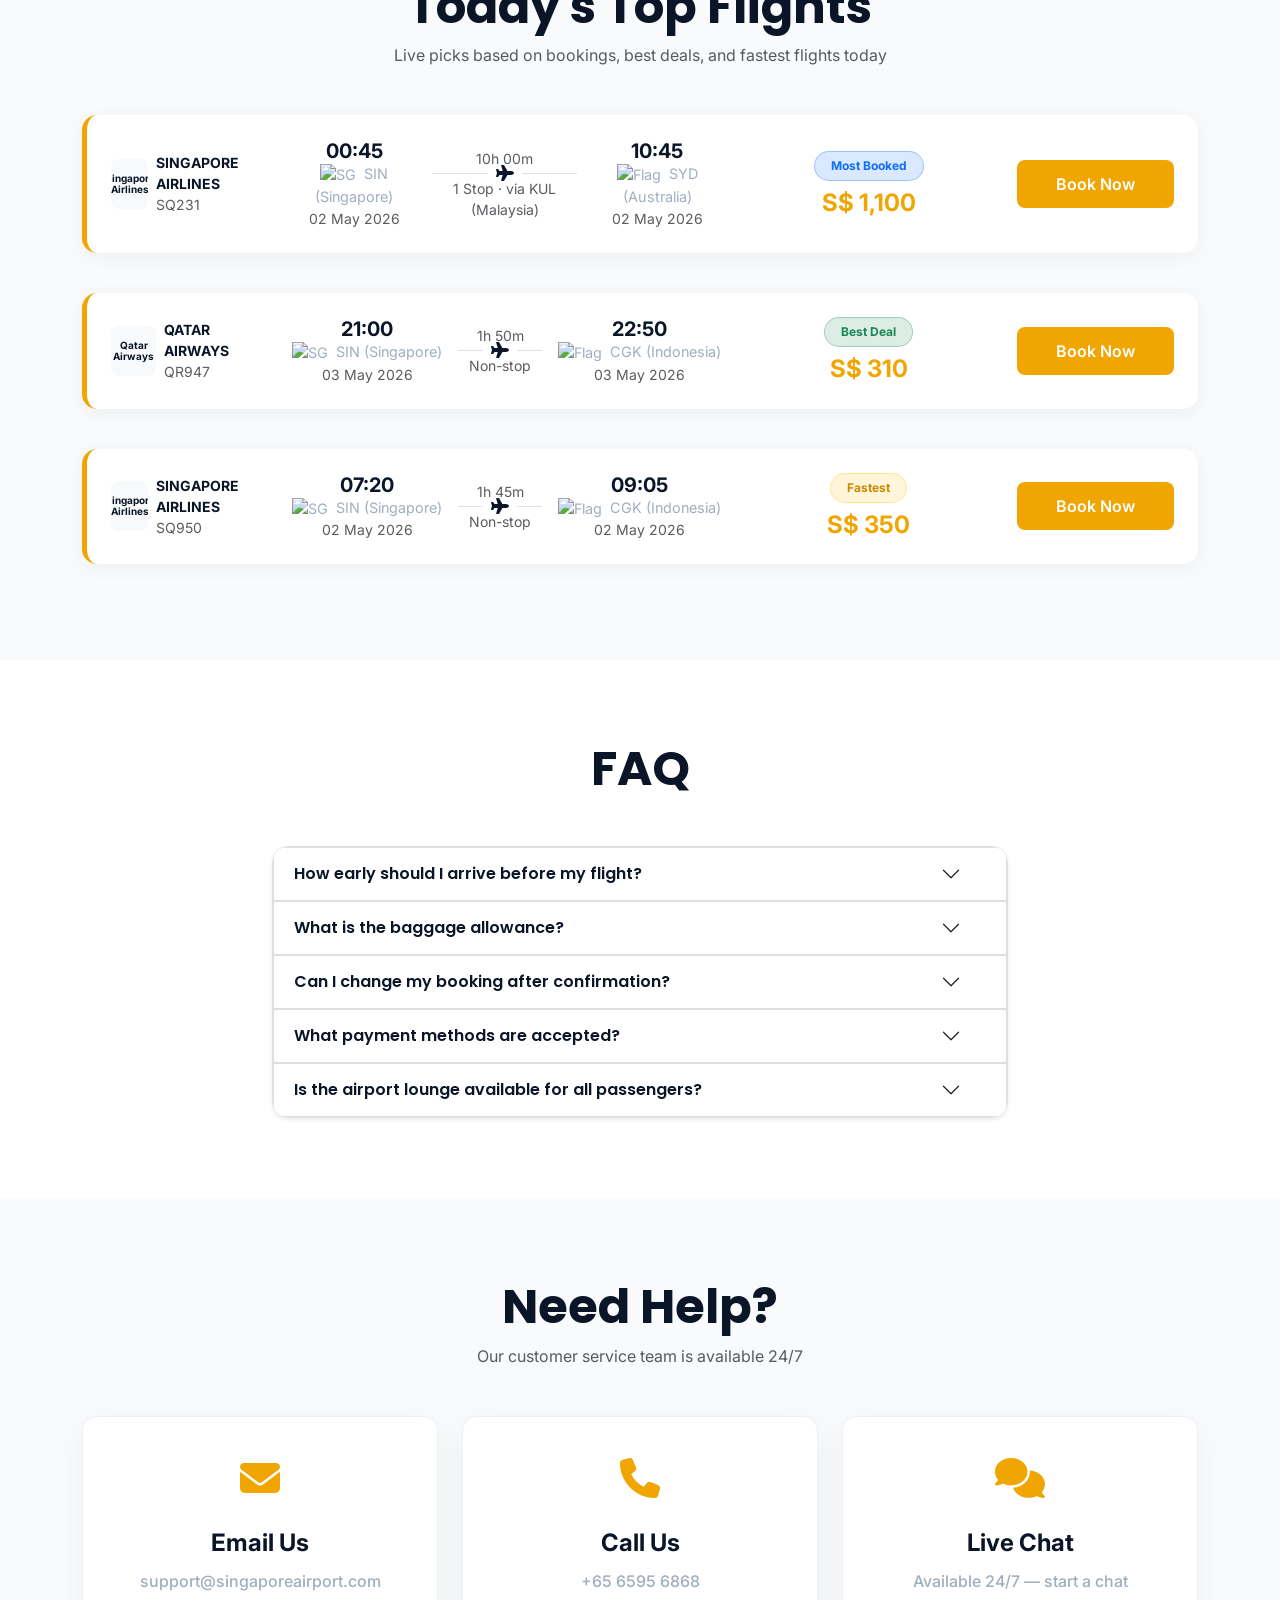
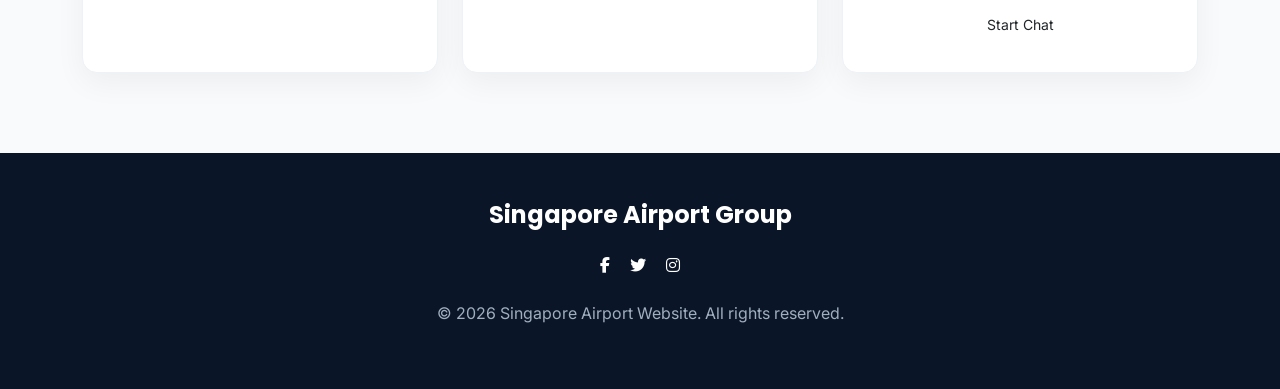
==== commit fd77487f: "LAST UPDATE" ====
--- a/booking.html
+++ b/booking.html
@@ -105,7 +105,6 @@
                       type="text"
                       class="form-control"
                       id="fullName"
-                      placeholder="e.g. John Doe"
                       required
                     />
                     <!-- pesan error ini muncul lewat CSS saat input punya class "is-invalid" yang ditambah booking.js -->
@@ -118,7 +117,6 @@
                       type="email"
                       class="form-control"
                       id="email"
-                      placeholder="e.g. johndoe@email.com"
                       required
                     />
                     <div class="error-message">Please enter a valid email.</div>
@@ -136,7 +134,6 @@
                         type="tel"
                         class="form-control"
                         id="phone"
-                        placeholder="e.g. 9123 4567"
                         required
                       />
                     </div>
@@ -320,7 +317,7 @@
                 <div class="row mt-2 pt-2 align-items-center">
                   <div class="col-6 fw-bold">Total Paid:</div>
                   <div
-                    class="col-6 fw-bold text-end text-success h5 mb-0"
+                    class="col-6 fw-bold text-end text-success h5 mb-0 text-nowrap"
                     id="confPrice"
                   >
                     -
@@ -418,7 +415,7 @@
             ><i class="fab fa-instagram"></i
           ></a>
         </div>
-        <p style="color: rgb(160, 174, 192)" class="small">
+        <p style="color: rgb(160, 174, 192)">
           &copy; 2026 Singapore Airport Website. All rights reserved.
         </p>
       </div>
--- a/style.css
+++ b/style.css
@@ -1,39 +1,39 @@
 /* manggil library google font biar pacak narok font inter dan poppins di pemanggilan css */
-@import url('https://fonts.googleapis.com/css2?family=Inter:wght@300;400;500;600;700&family=Poppins:wght@400;500;600;700&display=swap');
+@import url("https://fonts.googleapis.com/css2?family=Inter:wght@300;400;500;600;700&family=Poppins:wght@400;500;600;700&display=swap");
 
 /* CSS VARIABLES standarisasi efisiensi pemakaian kode, daripada repot nulis kode hex pada tiap elemen, lemak langsung panggil makek ini bae didalam si  class, jadi cak state custom color library bae sih */
 :root {
-    --primary-navy: #0a1628;
-    --secondary-navy: #152238;
-    --accent-gold: #f0a500;
-    --accent-gold-hover: #d18e00;
-    --text-light: #ffffff;
-    --text-muted: #a0aec0;
-    --bg-light: #f8fafc;
-    --card-bg: #ffffff;
-    --border-color: #cccccc;
-    /* validasi form booking: sama dengan border merah grup nomor telepon */
-    --form-invalid: #ff4d4d;
-    --form-invalid-rgb: 255, 77, 77;
-    /* pling kliatan pas hover berwarna. all nge state kondisi all berubah cak warno, 0.3 waktu animasi, ease pergerakan nyo yg smooth itu, dimulai dengan lambat, lalu cepat di tengah, dan melambat lagi di akhir. */
-    --transition: all 0.3s ease;
+  --primary-navy: #0a1628;
+  --secondary-navy: #152238;
+  --accent-gold: #f0a500;
+  --accent-gold-hover: #d18e00;
+  --text-light: #ffffff;
+  --text-muted: #a0aec0;
+  --bg-light: #f8fafc;
+  --card-bg: #ffffff;
+  --border-color: #cccccc;
+  /* validasi form booking: sama dengan border merah grup nomor telepon */
+  --form-invalid: #ff4d4d;
+  --form-invalid-rgb: 255, 77, 77;
+  /* pling kliatan pas hover berwarna. all nge state kondisi all berubah cak warno, 0.3 waktu animasi, ease pergerakan nyo yg smooth itu, dimulai dengan lambat, lalu cepat di tengah, dan melambat lagi di akhir. */
+  --transition: all 0.3s ease;
 }
 
 body {
-    font-family: 'Inter', sans-serif;
-    background-color: var(--bg-light);
-    color: var(--primary-navy);
-    /* biar ktek opsi geser samping di body */
-    overflow-x: hidden;
+  font-family: "Inter", sans-serif;
+  background-color: var(--bg-light);
+  color: var(--primary-navy);
+  /* biar ktek opsi geser samping di body */
+  overflow-x: hidden;
 }
 
 .section-spacing {
-    padding-top: 80px !important;
-    padding-bottom: 80px !important;
+  padding-top: 80px !important;
+  padding-bottom: 80px !important;
 }
 
 .bg-primary-navy {
-    background-color: var(--primary-navy) !important;
+  background-color: var(--primary-navy) !important;
 }
 
 h1,
@@ -42,142 +42,144 @@
 h4,
 h5,
 h6 {
-    font-family: 'Poppins', sans-serif;
-    font-weight: 700 !important;
+  font-family: "Poppins", sans-serif;
+  font-weight: 700 !important;
 }
 
 /* Navbar Styling */
 .navbar {
-    background-color: var(--primary-navy) !important;
-    padding: 1rem 0;
-    /* [horizontal] [vertical] [blur] [color] */
-    box-shadow: 0 2px 10px rgba(0, 0, 0, 0.1);
+  background-color: var(--primary-navy) !important;
+  padding: 1rem 0;
+  /* [horizontal] [vertical] [blur] [color] */
+  box-shadow: 0 2px 10px rgba(0, 0, 0, 0.1);
 }
 
 .navbar-brand {
-    /* weight ketebelan */
-    font-weight: 700;
-    font-size: 1.5rem;
-    /* !important biar overrule penerapan cascade */
-    color: var(--accent-gold) !important;
-    letter-spacing: 1px;
+  /* weight ketebelan */
+  font-weight: 700;
+  font-size: 1.5rem;
+  /* !important biar overrule penerapan cascade */
+  color: var(--accent-gold) !important;
+  letter-spacing: 1px;
 }
 
 .nav-link {
-    color: var(--text-light) !important;
-    font-weight: 500;
-    /* vertikal, hor */
-    margin: 0 10px;
-    transition: var(--transition);
+  color: var(--text-light) !important;
+  font-weight: 500;
+  /* vertikal, hor */
+  margin: 0 10px;
+  transition: var(--transition);
 }
 
 .nav-link:hover {
-    color: var(--accent-gold) !important;
+  color: var(--accent-gold) !important;
 }
 
 /* Hero Section */
 .hero-section {
-    /* relative means memang tujuannyo nak ditumpuk si img pesawat itu dengen judu dan deskripsi itu, kareno relative mengabaikan posisi yang lain istilahnyo tu */
-    position: relative;
-    min-height: 100vh;
-    /* gradien = pencampuran warna yg mano objek nyo yolah url pesawat */
-    background: linear-gradient(rgba(10, 22, 40, 0.7), rgba(10, 22, 40, 0.7)), url('https://images.unsplash.com/photo-1569154941061-e231b4725ef1?auto=format&fit=crop&q=80&w=2070');
-    /* atur gambar biar dak dipakso membesar disini (sizing) yolah dengan value cover */
-    background-size: cover;
-    background-position: center;
-    display: flex;
-    flex-direction: column;
-    justify-content: center;
-    color: var(--text-light);
-    padding: 0;
-    margin: 0;
+  /* relative means memang tujuannyo nak ditumpuk si img pesawat itu dengen judu dan deskripsi itu, kareno relative mengabaikan posisi yang lain istilahnyo tu */
+  position: relative;
+  min-height: 100vh;
+  /* gradien = pencampuran warna yg mano objek nyo yolah url pesawat */
+  background:
+    linear-gradient(rgba(10, 22, 40, 0.7), rgba(10, 22, 40, 0.7)),
+    url("https://images.unsplash.com/photo-1569154941061-e231b4725ef1?auto=format&fit=crop&q=80&w=2070");
+  /* atur gambar biar dak dipakso membesar disini (sizing) yolah dengan value cover */
+  background-size: cover;
+  background-position: center;
+  display: flex;
+  flex-direction: column;
+  justify-content: center;
+  color: var(--text-light);
+  padding: 0;
+  margin: 0;
 }
 
 .hero-content {
-    /* biar responsif saat layar keci dio jg menyusut menyesuaikan */
-    max-width: 800px;
+  /* biar responsif saat layar keci dio jg menyusut menyesuaikan */
+  max-width: 800px;
 }
 
 .hero-title {
-    font-size: 4rem;
-    font-weight: 700;
-    margin-bottom: 1.5rem;
-    line-height: 1.1;
+  font-size: 4rem;
+  font-weight: 700;
+  margin-bottom: 1.5rem;
+  line-height: 1.1;
 }
 
 .hero-subtitle {
-    font-size: 1.15rem;
-    margin-bottom: 2.5rem;
-    color: var(--text-muted);
+  font-size: 1.15rem;
+  margin-bottom: 2.5rem;
+  color: var(--text-muted);
 }
 
 .form-label {
-    color: var(--text-light);
-    font-weight: 500;
+  color: var(--text-light);
+  font-weight: 500;
 }
 
 .form-control,
 .form-select {
-    background-color: rgba(255, 255, 255, 0.95);
-    border: 2px solid var(--border-color);
-    padding: 0.75rem 1rem;
-    border-radius: 8px;
-    transition: var(--transition);
+  background-color: rgba(255, 255, 255, 0.95);
+  border: 2px solid var(--border-color);
+  padding: 0.75rem 1rem;
+  border-radius: 8px;
+  transition: var(--transition);
 }
 
 /* aksen gelep di form sampingan si oren */
 .form-control:focus,
 .form-select:focus {
-    border-color: var(--accent-gold);
-    box-shadow: 0 0 0 0.25rem rgba(240, 165, 0, 0.25);
-    background-color: #ffffff;
+  border-color: var(--accent-gold);
+  box-shadow: 0 0 0 0.25rem rgba(240, 165, 0, 0.25);
+  background-color: #ffffff;
 }
 
 .form-control.is-invalid,
 .form-select.is-invalid {
-    border-color: var(--form-invalid) !important;
+  border-color: var(--form-invalid) !important;
 }
 
 .form-control.is-invalid:focus,
 .form-select.is-invalid:focus {
-    border-color: var(--form-invalid) !important;
-    box-shadow: 0 0 0 0.25rem rgba(var(--form-invalid-rgb), 0.25);
-    background-color: #ffffff;
+  border-color: var(--form-invalid) !important;
+  box-shadow: 0 0 0 0.25rem rgba(var(--form-invalid-rgb), 0.25);
+  background-color: #ffffff;
 }
 
 textarea.form-control {
-    border: 2px solid var(--border-color);
+  border: 2px solid var(--border-color);
 }
 
 /* Unified Phone Input */
 .unified-phone-input {
-    border: 2px solid var(--border-color);
-    border-radius: 8px;
-    transition: var(--transition);
-    background-color: #fff;
-    overflow: hidden;
+  border: 2px solid var(--border-color);
+  border-radius: 8px;
+  transition: var(--transition);
+  background-color: #fff;
+  overflow: hidden;
 }
 
 .unified-phone-input:focus-within {
-    border-color: var(--accent-gold);
-    box-shadow: 0 0 0 0.25rem rgba(240, 165, 0, 0.25);
+  border-color: var(--accent-gold);
+  box-shadow: 0 0 0 0.25rem rgba(240, 165, 0, 0.25);
 }
 
 /* Error: border merah saja (tanpa halo merah transparan); halo baru saat fokus seperti kolom lain */
 .unified-phone-input.is-invalid {
-    border-color: var(--form-invalid) !important;
-    box-shadow: none;
+  border-color: var(--form-invalid) !important;
+  box-shadow: none;
 }
 
 .unified-phone-input.is-invalid:focus-within {
-    box-shadow: 0 0 0 0.25rem rgba(var(--form-invalid-rgb), 0.25);
+  box-shadow: 0 0 0 0.25rem rgba(var(--form-invalid-rgb), 0.25);
 }
 
 .unified-phone-input .form-select,
 .unified-phone-input .form-control {
-    border: none !important;
-    box-shadow: none !important;
-    height: 48px;
+  border: none !important;
+  box-shadow: none !important;
+  height: 48px;
 }
 
 /*
@@ -185,397 +187,422 @@
  * (nama & email Passenger Details — lihat bootstrap.css baris invalid state).
  */
 .unified-phone-input.is-invalid #phone.form-control {
-    padding-right: calc(1.5em + 0.75rem);
-    background-image: url("data:image/svg+xml,%3csvg xmlns='http://www.w3.org/2000/svg' viewBox='0 0 12 12' width='12' height='12' fill='none' stroke='%23dc3545'%3e%3ccircle cx='6' cy='6' r='4.5'/%3e%3cpath stroke-linejoin='round' d='M5.8 3.6h.4L6 6.5z'/%3e%3ccircle cx='6' cy='8.2' r='.6' fill='%23dc3545' stroke='none'/%3e%3c/svg%3e");
-    background-repeat: no-repeat;
-    background-position: right calc(0.375em + 0.1875rem) center;
-    background-size: calc(0.75em + 0.375rem) calc(0.75em + 0.375rem);
+  padding-right: calc(1.5em + 0.75rem);
+  background-image: url("data:image/svg+xml,%3csvg xmlns='http://www.w3.org/2000/svg' viewBox='0 0 12 12' width='12' height='12' fill='none' stroke='%23dc3545'%3e%3ccircle cx='6' cy='6' r='4.5'/%3e%3cpath stroke-linejoin='round' d='M5.8 3.6h.4L6 6.5z'/%3e%3ccircle cx='6' cy='8.2' r='.6' fill='%23dc3545' stroke='none'/%3e%3c/svg%3e");
+  background-repeat: no-repeat;
+  background-position: right calc(0.375em + 0.1875rem) center;
+  background-size: calc(0.75em + 0.375rem) calc(0.75em + 0.375rem);
 }
 
 .unified-phone-input .form-select {
-    width: 90px !important;
-    flex: none !important;
-    border-right: 1px solid var(--border-color) !important;
-    border-radius: 0 !important;
-    background-position: right 0.5rem center;
-    padding-right: 1.5rem;
-    cursor: pointer;
+  width: 90px !important;
+  flex: none !important;
+  border-right: 1px solid var(--border-color) !important;
+  border-radius: 0 !important;
+  background-position: right 0.5rem center;
+  padding-right: 1.5rem;
+  cursor: pointer;
 }
 
 .unified-phone-input .form-control {
-    flex-grow: 1;
-    border-radius: 0 !important;
+  flex-grow: 1;
+  border-radius: 0 !important;
 }
 
 .btn-gold {
-    background-color: var(--accent-gold);
-    color: var(--primary-navy);
-    font-weight: 600;
-    padding: 0.75rem 2rem;
-    border-radius: 8px;
-    border: none;
-    transition: var(--transition);
-    color: white;
+  background-color: var(--accent-gold);
+  color: var(--primary-navy);
+  font-weight: 600;
+  padding: 0.75rem 2rem;
+  border-radius: 8px;
+  border: none;
+  transition: var(--transition);
+  color: white;
 }
 
 /* contohnyo di confirm & book now */
 .btn-gold:hover {
-    background-color: var(--accent-gold-hover);
-    color: #1a1a1a !important;
-    /* transformy geser kesumbu y which is disini makek -2px yang artinyo ke atas 2px */
-    transform: translateY(-2px);
-    box-shadow: 0 4px 15px rgba(240, 165, 0, 0.3);
+  background-color: var(--accent-gold-hover);
+  color: #1a1a1a !important;
+  /* transformy geser kesumbu y which is disini makek -2px yang artinyo ke atas 2px */
+  transform: translateY(-2px);
+  box-shadow: 0 4px 15px rgba(240, 165, 0, 0.3);
 }
 
 /* Airport Achievment Cards */
 .stat-card {
-    background: var(--card-bg);
-    border-radius: 15px;
-    padding: 2rem;
-    text-align: center;
-    box-shadow: 0 10px 30px rgba(0, 0, 0, 0.05);
-    transition: var(--transition);
-    border: 1px solid #edf2f7;
-    height: 100%;
+  background: var(--card-bg);
+  border-radius: 15px;
+  padding: 2rem;
+  text-align: center;
+  box-shadow: 0 10px 30px rgba(0, 0, 0, 0.05);
+  transition: var(--transition);
+  border: 1px solid #edf2f7;
+  height: 100%;
 }
 
 .stat-card:hover {
-    /* transform bemaen disini, keatas 10 px */
-    transform: translateY(-10px);
-    box-shadow: 0 15px 40px rgba(0, 0, 0, 0.1);
+  /* transform bemaen disini, keatas 10 px */
+  transform: translateY(-10px);
+  box-shadow: 0 15px 40px rgba(0, 0, 0, 0.1);
 }
 
 .stat-icon {
-    font-size: 2.5rem;
-    color: var(--accent-gold);
-    margin-bottom: 1rem;
+  font-size: 2.5rem;
+  color: var(--accent-gold);
+  margin-bottom: 1rem;
 }
 
 .stat-number {
-    font-size: 2rem;
-    font-weight: 700;
-    color: var(--primary-navy);
-    margin-bottom: 0.5rem;
+  font-size: 2rem;
+  font-weight: 700;
+  color: var(--primary-navy);
+  margin-bottom: 0.5rem;
 }
 
 .stat-label {
-    color: var(--text-muted);
-    font-weight: 500;
+  color: var(--text-muted);
+  font-weight: 500;
 }
 
 /* Flight Cards */
 .flight-card,
 .history-card {
-    background: var(--card-bg);
-    border-radius: 15px;
-    padding: 1.5rem;
-    margin-bottom: 1.5rem;
-    box-shadow: 0 4px 20px rgba(0, 0, 0, 0.05);
-    border-left: 5px solid var(--accent-gold);
-    transition: var(--transition);
+  background: var(--card-bg);
+  border-radius: 15px;
+  padding: 1.5rem;
+  margin-bottom: 1.5rem;
+  box-shadow: 0 4px 20px rgba(0, 0, 0, 0.05);
+  border-left: 5px solid var(--accent-gold);
+  transition: var(--transition);
 }
 
 /* simple effect for interactivity pas di hover di FLIGHT CARD scaling besarin 2 persen karena 102% yg mano default 100%*/
 .flight-card:hover {
-    transform: scale(1.02);
+  transform: scale(1.02);
 }
 
 .flight-time {
-    font-size: 1.25rem;
-    font-weight: 700;
+  font-size: 1.25rem;
+  font-weight: 700;
 }
 
 .flight-route {
-    color: var(--text-muted);
-    font-size: 0.9rem;
+  color: var(--text-muted);
+  font-size: 0.9rem;
 }
 
 .flight-price {
-    font-size: 1.5rem;
-    font-weight: 700;
-    color: var(--accent-gold);
+  font-size: 1.5rem;
+  font-weight: 700;
+  color: var(--accent-gold);
 }
 
 /* Footer */
 footer {
-    background-color: var(--primary-navy);
-    color: var(--text-light);
-    padding: 3rem 0;
-    margin-top: 5rem;
+  background-color: var(--primary-navy);
+  color: var(--text-light);
+  padding: 3rem 0;
+  margin-top: 5rem;
 }
 
 /* Validation Feedback */
 .error-message {
-    color: var(--form-invalid);
-    font-size: 0.85rem;
-    margin-top: 0.25rem;
-    display: none;
-}
-
-.is-invalid+.error-message {
-    display: block;
+  color: var(--form-invalid);
+  font-size: 0.85rem;
+  margin-top: 0.25rem;
+  display: none;
+}
+
+.is-invalid + .error-message {
+  display: block;
 }
 
 /* Responsive adjustments */
 @media (max-width: 767px) {
-    .hero-title {
-        font-size: 1.7rem;
-        line-height: 1.1;
-    }
-
-    .hero-subtitle {
-        font-size: 0.8rem;
-        max-width: 270px;
-    }
-
-    .hero-section {
-        min-height: 100vh;
-        display: flex;
-        flex-direction: column;
-        justify-content: center;
-        padding: 0;
-        text-align: center;
-    }
-
-    .hero-section .hero-content {
-        display: flex;
-        flex-direction: column;
-        align-items: center;
-    }
-
-    .hero-section .btn-gold {
-        width: fit-content;
-        font-size: 0.9rem;
-        padding: 0.6rem 1.5rem;
-    }
-
-    .stat-card,
-    .booking-history-card {
-        margin-left: 1rem;
-        margin-right: 1rem;
-    }
-
-    h2.display-5 {
-        font-size: 1.7rem;
-    }
-
-    .faq {
-        max-width: 100%;
-        text-align: center;
-    }
-
-    .faq-section {
-        text-align: center !important;
-    }
-
-    .faq-section .accordion-button,
-    .faq-section .accordion-body {
-        text-align: center !important;
-        justify-content: center !important;
-    }
-
-    .faq-section .accordion-button::after {
-        margin-left: 10px;
-        position: absolute;
-        right: 20px;
-    }
+  a.navbar-brand {
+    font-size: 1.1rem;
+  }
+  .hero-title {
+    font-size: 1.7rem;
+    line-height: 1.1;
+  }
+
+  .hero-subtitle {
+    font-size: 0.8rem;
+    max-width: 270px;
+  }
+
+  .hero-section {
+    min-height: 100vh;
+    display: flex;
+    flex-direction: column;
+    justify-content: center;
+    padding: 0;
+    text-align: center;
+  }
+
+  .hero-section .hero-content {
+    display: flex;
+    flex-direction: column;
+    align-items: center;
+  }
+
+  .hero-section .btn-gold {
+    width: fit-content;
+    font-size: 0.9rem;
+    padding: 0.6rem 1.5rem;
+  }
+
+  .section-spacing {
+    padding: 20px !important;
+  }
+
+  .stat-card,
+  .booking-history-card {
+    margin-left: 1rem;
+    margin-right: 1rem;
+  }
+
+  h2.display-5 {
+    font-size: 1.7rem;
+  }
+
+  h4,
+  h5 {
+    font-size: 0.9rem;
+  }
+
+  select,
+  input,
+  label {
+    font-size: 0.9rem !important;
+  }
+
+  .faq {
+    max-width: 100%;
+    text-align: center;
+  }
+
+  .faq-section {
+    text-align: center !important;
+  }
+
+  .faq-section .accordion-button,
+  .faq-section .accordion-body {
+    text-align: center !important;
+    justify-content: center !important;
+  }
+
+  .faq-section .accordion-button::after {
+    margin-left: 10px;
+    position: absolute;
+    right: 20px;
+  }
+
+  footer p {
+    font-size: 0.7rem;
+  }
 }
 
 @media (min-width: 992px) {
-    .border-lg-start {
-        border-left: 1px solid var(--border-color) !important;
-    }
+  .border-lg-start {
+    border-left: 1px solid var(--border-color) !important;
+  }
 }
 
 .transition-hover {
-    transition: var(--transition);
+  transition: var(--transition);
 }
 
 .transition-hover:hover {
-    transform: translateY(-2px);
-    box-shadow: 0 4px 15px rgba(0, 0, 0, 0.1);
+  transform: translateY(-2px);
+  box-shadow: 0 4px 15px rgba(0, 0, 0, 0.1);
 }
 
 @keyframes shake {
-
-    0%,
-    100% {
-        transform: translateX(0);
-    }
-
-    25% {
-        transform: translateX(-5px);
-    }
-
-    75% {
-        transform: translateX(5px);
-    }
+  0%,
+  100% {
+    transform: translateX(0);
+  }
+
+  25% {
+    transform: translateX(-5px);
+  }
+
+  75% {
+    transform: translateX(5px);
+  }
 }
 
 .shake {
-    animation: shake 0.2s ease-in-out 0s 2;
-    border-color: var(--form-invalid) !important;
-    box-shadow: 0 0 0 0.25rem rgba(var(--form-invalid-rgb), 0.25) !important;
+  animation: shake 0.2s ease-in-out 0s 2;
+  border-color: var(--form-invalid) !important;
+  box-shadow: 0 0 0 0.25rem rgba(var(--form-invalid-rgb), 0.25) !important;
 }
 
 /* Seat Tooltip Styling */
 .seat-tooltip {
-    position: absolute;
-    width: 280px;
-    z-index: 1050;
-    pointer-events: none;
-    transition: opacity 0.3s ease, transform 0.3s ease;
-    box-shadow: 0 10px 25px rgba(0, 0, 0, 0.15) !important;
+  position: absolute;
+  width: 280px;
+  z-index: 1050;
+  pointer-events: none;
+  transition:
+    opacity 0.3s ease,
+    transform 0.3s ease;
+  box-shadow: 0 10px 25px rgba(0, 0, 0, 0.15) !important;
 }
 
 @media (min-width: 769px) {
-    .seat-tooltip {
-        left: 100%;
-        top: 0;
-        margin-left: 15px;
-        transform: translateX(15px);
-    }
-
-    .seat-tooltip.show {
-        opacity: 1 !important;
-        transform: translateX(0);
-    }
+  .seat-tooltip {
+    left: 100%;
+    top: 0;
+    margin-left: 15px;
+    transform: translateX(15px);
+  }
+
+  .seat-tooltip.show {
+    opacity: 1 !important;
+    transform: translateX(0);
+  }
 }
 
 @media (max-width: 768px) {
-    .seat-tooltip {
-        bottom: 100%;
-        left: 0;
-        width: 100%;
-        margin-bottom: 15px;
-        transform: translateY(15px);
-    }
-
-    .seat-tooltip.show {
-        opacity: 1 !important;
-        transform: translateY(0);
-    }
+  .seat-tooltip {
+    bottom: 100%;
+    left: 0;
+    width: 100%;
+    margin-bottom: 15px;
+    transform: translateY(15px);
+  }
+
+  .seat-tooltip.show {
+    opacity: 1 !important;
+    transform: translateY(0);
+  }
 }
 
 .seat-tooltip ul {
-    list-style: none;
-    padding-left: 0 !important;
+  list-style: none;
+  padding-left: 0 !important;
 }
 
 .seat-tooltip li {
-    position: relative;
-    padding-left: 1.2rem;
-    margin-bottom: 4px;
+  position: relative;
+  padding-left: 1.2rem;
+  margin-bottom: 4px;
 }
 
 .seat-tooltip li::before {
-    content: "•";
-    position: absolute;
-    left: 0;
-    color: var(--accent-gold);
-    font-weight: bold;
+  content: "•";
+  position: absolute;
+  left: 0;
+  color: var(--accent-gold);
+  font-weight: bold;
 }
 
 /* Accordion Styling */
 .accordion-item {
-    background-color: #ffffff !important;
-    border: 1px solid rgba(0,0,0,.125) !important;
+  background-color: #ffffff !important;
+  border: 1px solid rgba(0, 0, 0, 0.125) !important;
 }
 
 .accordion-button {
-    background-color: #ffffff !important;
-    color: var(--primary-navy) !important;
-    font-weight: 600 !important;
-    box-shadow: none !important;
-    padding-right: 45px !important;
-    word-wrap: break-word !important;
-    overflow-wrap: break-word !important;
+  background-color: #ffffff !important;
+  color: var(--primary-navy) !important;
+  font-weight: 600 !important;
+  box-shadow: none !important;
+  padding-right: 45px !important;
+  word-wrap: break-word !important;
+  overflow-wrap: break-word !important;
 }
 
 .accordion-button:not(.collapsed) {
-    background-color: var(--primary-navy) !important;
-    color: var(--accent-gold) !important;
+  background-color: var(--primary-navy) !important;
+  color: var(--accent-gold) !important;
 }
 
 .accordion-button:focus {
-    border-color: var(--accent-gold);
-    box-shadow: 0 0 0 0.25rem rgba(240, 165, 0, 0.25);
+  border-color: var(--accent-gold);
+  box-shadow: 0 0 0 0.25rem rgba(240, 165, 0, 0.25);
 }
 
 /* Icon rotation behavior */
 .accordion-button::after {
-    filter: none !important;
-    transition: transform 0.3s ease;
+  filter: none !important;
+  transition: transform 0.3s ease;
 }
 
 .accordion-button:not(.collapsed)::after {
-    filter: brightness(0) invert(1) !important; /* Make icon white when expanded */
+  filter: brightness(0) invert(1) !important; /* Make icon white when expanded */
 }
 
 /* Route Badges */
 .badge-most-booked {
-    background: rgba(13, 110, 253, 0.15) !important;
-    color: #0d6efd !important;
-    border: 1px solid rgba(13, 110, 253, 0.3) !important;
+  background: rgba(13, 110, 253, 0.15) !important;
+  color: #0d6efd !important;
+  border: 1px solid rgba(13, 110, 253, 0.3) !important;
 }
 
 .badge-best-deal {
-    background: rgba(25, 135, 84, 0.15) !important;
-    color: #198754 !important;
-    border: 1px solid rgba(25, 135, 84, 0.3) !important;
+  background: rgba(25, 135, 84, 0.15) !important;
+  color: #198754 !important;
+  border: 1px solid rgba(25, 135, 84, 0.3) !important;
 }
 
 .badge-fastest {
-    background: rgba(255, 193, 7, 0.15) !important;
-    color: #cc8800 !important;
-    border: 1px solid rgba(255, 193, 7, 0.3) !important;
+  background: rgba(255, 193, 7, 0.15) !important;
+  color: #cc8800 !important;
+  border: 1px solid rgba(255, 193, 7, 0.3) !important;
 }
 
 /* Badge Tooltip */
 .badge-container {
-    display: inline-flex;
-    align-items: center;
-    position: relative;
-    cursor: help;
+  display: inline-flex;
+  align-items: center;
+  position: relative;
+  cursor: help;
 }
 
 .badge-tooltip {
-    position: absolute;
-    bottom: 100%;
-    left: 50%;
-    transform: translateX(-50%) translateY(10px);
-    width: 220px;
-    background: white;
-    color: var(--primary-navy);
-    padding: 12px 15px;
-    border-radius: 12px;
-    box-shadow: 0 10px 25px rgba(0, 0, 0, 0.15) !important;
-    z-index: 1050;
-    pointer-events: none;
-    opacity: 0;
-    visibility: hidden;
-    transition: opacity 0.3s ease, transform 0.3s ease;
-    margin-bottom: 12px;
-    text-align: center;
-    font-size: 0.8rem;
-    font-weight: 500;
-    border: 1px solid rgba(0,0,0,0.05);
+  position: absolute;
+  bottom: 100%;
+  left: 50%;
+  transform: translateX(-50%) translateY(10px);
+  width: 220px;
+  background: white;
+  color: var(--primary-navy);
+  padding: 12px 15px;
+  border-radius: 12px;
+  box-shadow: 0 10px 25px rgba(0, 0, 0, 0.15) !important;
+  z-index: 1050;
+  pointer-events: none;
+  opacity: 0;
+  visibility: hidden;
+  transition:
+    opacity 0.3s ease,
+    transform 0.3s ease;
+  margin-bottom: 12px;
+  text-align: center;
+  font-size: 0.8rem;
+  font-weight: 500;
+  border: 1px solid rgba(0, 0, 0, 0.05);
 }
 
 .badge-tooltip.show {
-    opacity: 1 !important;
-    visibility: visible;
-    transform: translateX(-50%) translateY(0);
+  opacity: 1 !important;
+  visibility: visible;
+  transform: translateX(-50%) translateY(0);
 }
 
 /* Arrow for tooltip */
 .badge-tooltip::after {
-    content: "";
-    position: absolute;
-    top: 100%;
-    left: 50%;
-    transform: translateX(-50%);
-    border-width: 6px;
-    border-style: solid;
-    border-color: white transparent transparent transparent;
-}+  content: "";
+  position: absolute;
+  top: 100%;
+  left: 50%;
+  transform: translateX(-50%);
+  border-width: 6px;
+  border-style: solid;
+  border-color: white transparent transparent transparent;
+}
